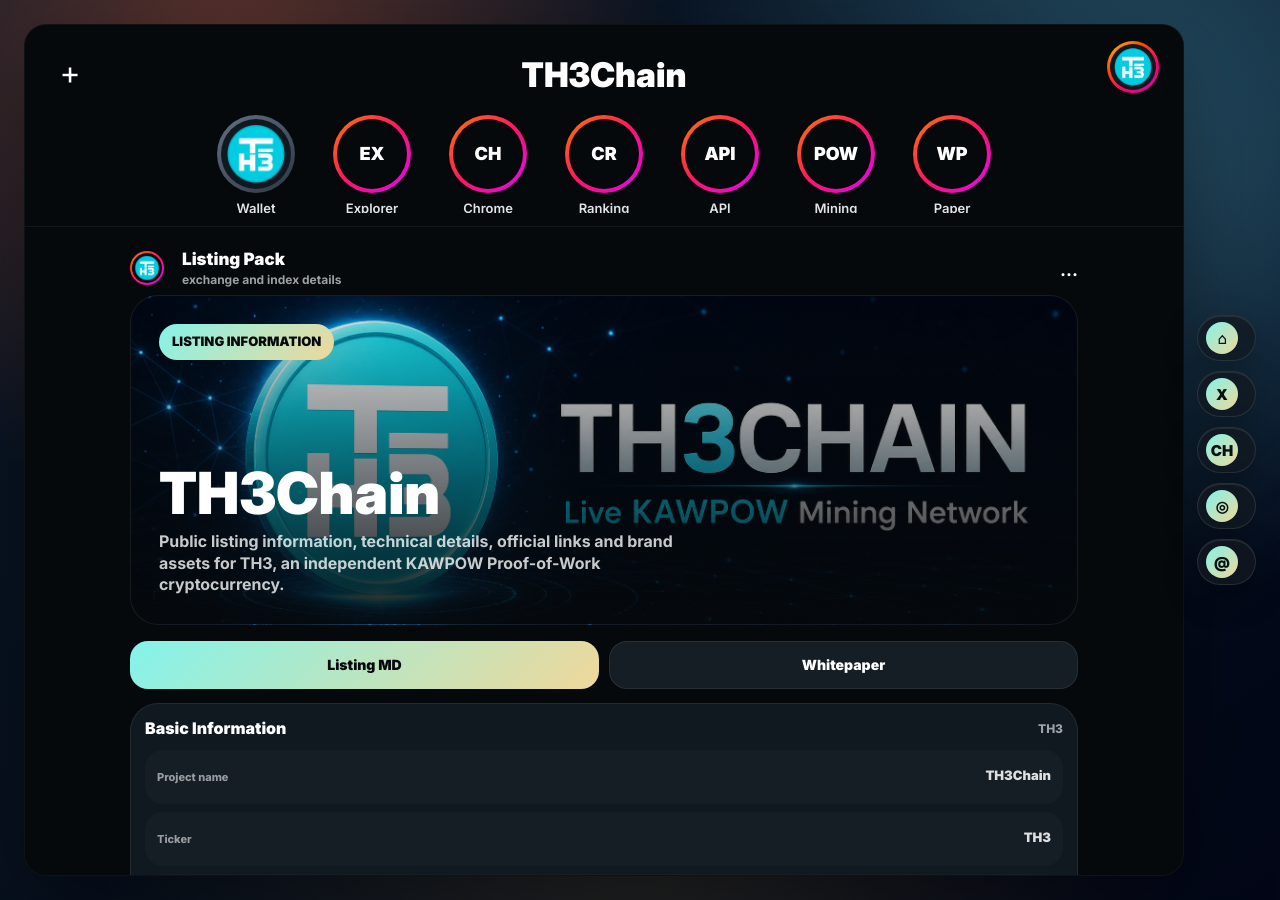
==== listing.html @ 5f9c044b "new ui main page" ====
<!DOCTYPE html>
<html lang="en">
<head>
<meta charset="UTF-8">
<meta name="viewport" content="width=device-width, initial-scale=1.0">
<meta name="theme-color" content="#05090c">
<title>TH3Chain Listing Information</title>
<link rel="icon" type="image/png" href="/favicon.png">
<link rel="apple-touch-icon" href="/apple-touch-icon.png">
<link rel="stylesheet" href="/assets/th3-shell.css">
<meta property="og:title" content="TH3Chain Listing Information">
<meta property="og:image" content="https://th3chain.cloud/assets/th3-logo.png">
<meta name="twitter:card" content="summary_large_image">
<meta name="twitter:title" content="TH3Chain Listing Information">
<meta name="twitter:image" content="https://th3chain.cloud/assets/th3-logo.png">
</head>
<body>
<main class="phone">
  <header class="topbar">
    <a class="top-action" href="https://github.com/TH3Chain" target="_blank" rel="noreferrer" aria-label="GitHub">+</a>
    <h1>TH3Chain</h1>
    <img class="brand-mark" src="/assets/th3-logo.png" alt="TH3Chain">
  </header>

  <nav class="stories" aria-label="TH3 navigation">
    <a class="story" href="https://wallet.th3chain.cloud/"><span class="story-ring"><img src="/assets/th3-logo.png" alt=""></span><strong>Wallet</strong></a>
    <a class="story" href="https://explorer.th3chain.cloud/"><span class="story-ring">EX</span><strong>Explorer</strong></a>
    <a class="story" href="https://chromewebstore.google.com/" target="_blank" rel="noreferrer"><span class="story-ring">CH</span><strong>Chrome</strong></a>
    <a class="story" href="https://coinranking.com/" target="_blank" rel="noreferrer"><span class="story-ring">CR</span><strong>Ranking</strong></a>
    <a class="story" href="https://api.th3chain.cloud/" target="_blank" rel="noreferrer"><span class="story-ring">API</span><strong>API</strong></a>
    <a class="story" href="https://pool.th3chain.cloud/" target="_blank" rel="noreferrer"><span class="story-ring">POW</span><strong>Mining</strong></a>
    <a class="story" href="/whitepaper.html"><span class="story-ring">WP</span><strong>Paper</strong></a>
  </nav>

  <section class="feed">
    <div class="post-head">
      <img class="avatar" src="/assets/th3-logo.png" alt="">
      <div><strong>Listing Pack</strong><span>exchange and index details</span></div>
      <div class="dots">...</div>
    </div>

    <section class="hero">
      <div class="hero-card">
        <span class="badge">LISTING INFORMATION</span>
        <div>
          <h2>TH3Chain</h2>
          <p>Public listing information, technical details, official links and brand assets for TH3, an independent KAWPOW Proof-of-Work cryptocurrency.</p>
        </div>
      </div>
    </section>

    <div class="actions">
      <a class="button primary" href="/brand/listing-info.md">Listing MD</a>
      <a class="button" href="/whitepaper.html">Whitepaper</a>
    </div>

    <section class="stack">
      <article class="card">
        <div class="card-inner">
          <div class="card-title"><strong>Basic Information</strong><span>TH3</span></div>
          <div class="rows">
            <div class="row"><span>Project name</span><strong>TH3Chain</strong></div>
            <div class="row"><span>Ticker</span><strong>TH3</strong></div>
            <div class="row"><span>Coin type</span><strong>Native coin</strong></div>
            <div class="row"><span>Chain type</span><strong>Independent PoW</strong></div>
            <div class="row"><span>Algorithm</span><strong>KAWPOW</strong></div>
            <div class="row"><span>Address prefix</span><strong>TH3</strong></div>
            <div class="row"><span>Block reward</span><strong>2137 TH3</strong></div>
            <div class="row"><span>Status</span><strong>Live</strong></div>
          </div>
        </div>
      </article>

      <div class="feature-grid">
        <article class="feature-card wide">
          <b>01</b>
          <div>
            <h3>Official Contact</h3>
            <p>Primary contact channels for listing, support, exchanges and public verification.</p>
          </div>
          <div class="mini-list">
            <span>contact@th3chain.cloud</span>
            <span>listing@th3chain.cloud</span>
            <span>support@th3chain.cloud</span>
          </div>
        </article>

        <article class="feature-card">
          <b>02</b>
          <div>
            <h3>Official Links</h3>
            <p>Website, wallet, explorer, mining pool, public API, GitHub, Telegram and X/Twitter are live.</p>
          </div>
          <div class="mini-list">
            <span>Website</span><span>Wallet</span><span>Explorer</span><span>Pool</span><span>GitHub</span>
          </div>
        </article>

        <article class="feature-card">
          <b>03</b>
          <div>
            <h3>Technical Details</h3>
            <p>TH3 uses KAWPOW with TH3 address prefixes, public mining and live pool payouts confirmed on-chain.</p>
          </div>
          <div class="mini-list">
            <span>stratum+tcp://pool.th3chain.cloud:3333</span>
            <span>Open mining</span>
            <span>Active payouts</span>
          </div>
        </article>

        <article class="feature-card">
          <b>04</b>
          <div>
            <h3>Genesis Hash</h3>
            <p class="code">000003b6945e94235f0cc6e81af307a09f4b7354df86cd58b5afde06fb3c1012</p>
          </div>
        </article>

        <article class="feature-card">
          <b>05</b>
          <div>
            <h3>Brand Assets</h3>
            <p>Logos, banners, social images and exchange documents are prepared for listing submissions.</p>
          </div>
          <div class="mini-list">
            <span>512 logo</span><span>256 logo</span><span>Banner</span><span>Social</span>
          </div>
        </article>

        <article class="feature-card">
          <b>06</b>
          <div>
            <h3>Documents</h3>
            <p>Public whitepaper, listing info, exchange listing and outreach documents are available.</p>
          </div>
          <div class="mini-list">
            <span>Whitepaper</span><span>Listing Info</span><span>Exchange Pack</span>
          </div>
        </article>
      </div>

      <article class="card">
        <div class="card-inner">
          <div class="card-title"><strong>Direct Links</strong><span>official</span></div>
          <div class="rows">
            <div class="row"><span>Website</span><a href="/">th3chain.cloud</a></div>
            <div class="row"><span>Wallet</span><a href="https://wallet.th3chain.cloud/">wallet.th3chain.cloud</a></div>
            <div class="row"><span>Explorer</span><a href="https://explorer.th3chain.cloud/">explorer.th3chain.cloud</a></div>
            <div class="row"><span>Mining pool</span><a href="https://pool.th3chain.cloud/">pool.th3chain.cloud</a></div>
            <div class="row"><span>API</span><a href="https://api.th3chain.cloud/">api.th3chain.cloud</a></div>
            <div class="row"><span>Telegram</span><a href="https://t.me/TH3ChainCloud">t.me/TH3ChainCloud</a></div>
            <div class="row"><span>X / Twitter</span><a href="https://x.com/TH3ChainCloud">x.com/TH3ChainCloud</a></div>
          </div>
        </div>
      </article>

      <footer class="powered-footer">
        <span>Powered by <strong>TH3Chain</strong></span>
        <div class="footer-links">
          <a href="/privacy.html">Privacy</a>
          <a href="/whitepaper.html">Whitepaper</a>
          <a href="/listing.html">Listing</a>
        </div>
      </footer>
    </section>
  </section>

  <nav class="dock" aria-label="Mobile navigation">
    <a href="/" aria-label="Home">⌂</a>
    <a href="https://wallet.th3chain.cloud/" aria-label="Wallet">▣</a>
    <a href="https://explorer.th3chain.cloud/" aria-label="Explorer">⌕</a>
    <a class="active" href="/listing.html" aria-label="Listing">≡</a>
    <a href="/whitepaper.html" aria-label="Whitepaper">◎</a>
  </nav>
</main>

<aside class="social-rail" aria-label="Social links">
  <a class="rail-link" href="/" aria-label="Main Page"><span>⌂</span><span class="rail-label">Main Page</span></a>
  <a class="rail-link" href="https://x.com/TH3ChainCloud" target="_blank" rel="noreferrer" aria-label="Twitter"><span>X</span><span class="rail-label">Twitter</span></a>
  <a class="rail-link" href="https://chromewebstore.google.com/" target="_blank" rel="noreferrer" aria-label="Chrome"><span>CH</span><span class="rail-label">Chrome</span></a>
  <a class="rail-link" href="https://t.me/TH3ChainCloud" target="_blank" rel="noreferrer" aria-label="Telegram"><span>◎</span><span class="rail-label">Telegram</span></a>
  <a class="rail-link" href="mailto:contact@th3chain.cloud" aria-label="Contact"><span>@</span><span class="rail-label">Contact</span></a>
</aside>
</body>
</html>
---- assets/th3-shell.css ----
@import url("https://fonts.googleapis.com/css2?family=Inter:wght@400;600;700;800;900&display=swap");

:root{
  color-scheme:dark;
  --page:#07111f;
  --phone:#05090c;
  --panel:#101820;
  --panel-2:#151d25;
  --line:rgba(255,255,255,.08);
  --line-strong:rgba(255,255,255,.18);
  --text:#f8fbff;
  --muted:rgba(248,251,255,.62);
  --soft:rgba(248,251,255,.42);
  --aqua:#84f3ea;
  --gold:#efd89a;
  --red:#ff6b82;
}

*{box-sizing:border-box}
html,body{
  margin:0;
  min-height:100%;
  background:var(--page);
  color:var(--text);
  font-family:Inter,-apple-system,BlinkMacSystemFont,"Segoe UI",sans-serif;
  letter-spacing:0;
}
body{
  min-height:100dvh;
  display:grid;
  place-items:center;
  overflow-x:hidden;
  overflow-y:auto;
  background:
    radial-gradient(circle at 18% 8%, rgba(255,107,53,.35), transparent 28rem),
    radial-gradient(circle at 88% 14%, rgba(103,215,255,.32), transparent 30rem),
    radial-gradient(circle at 50% 92%, rgba(255,209,102,.13), transparent 34rem),
    linear-gradient(145deg,#0a1829 0%,#07111f 48%,#020617 100%);
  -webkit-font-smoothing:antialiased;
  text-rendering:geometricPrecision;
}
body::before{
  content:"";
  position:fixed;
  inset:0;
  z-index:-2;
  pointer-events:none;
  background:
    linear-gradient(115deg,transparent 0 44%,rgba(255,107,53,.18) 44% 45%,transparent 45% 100%),
    linear-gradient(118deg,transparent 0 50%,rgba(255,209,102,.10) 50% 50.6%,transparent 50.6% 100%),
    linear-gradient(180deg,rgba(255,255,255,.055),transparent 42%);
  mask-image:linear-gradient(to bottom,rgba(0,0,0,.9),transparent 82%);
}
body::after{
  content:"";
  position:fixed;
  inset:0;
  z-index:-1;
  pointer-events:none;
  background-image:
    linear-gradient(rgba(255,255,255,.035) 1px,transparent 1px),
    linear-gradient(90deg,rgba(255,255,255,.03) 1px,transparent 1px);
  background-size:44px 44px;
  opacity:.22;
  mask-image:radial-gradient(circle at center,black,transparent 78%);
}
a{color:inherit;text-decoration:none}

.phone{
  position:relative;
  width:min(390px,100vw);
  height:min(844px,100dvh);
  display:flex;
  flex-direction:column;
  overflow:hidden;
  background:var(--phone);
  border:1px solid rgba(255,255,255,.04);
  border-radius:34px;
  box-shadow:0 30px 90px rgba(0,0,0,.42), inset 0 1px 0 rgba(255,255,255,.06);
}
.topbar{
  height:86px;
  min-height:86px;
  display:grid;
  grid-template-columns:48px 1fr 48px;
  align-items:end;
  gap:8px;
  padding:0 18px 15px;
  background:var(--phone);
}
.topbar h1{
  margin:0;
  color:#fff;
  font-size:29px;
  font-weight:900;
  line-height:1;
  text-align:center;
}
.top-action{
  width:42px;
  height:42px;
  display:grid;
  place-items:center;
  border-radius:16px;
  color:#fff;
  background:transparent;
  font-size:32px;
  font-weight:400;
}
.brand-mark{
  width:42px;
  height:42px;
  justify-self:end;
  padding:3px;
  border:3px solid transparent;
  border-radius:50%;
  background:
    linear-gradient(#101820,#101820) padding-box,
    linear-gradient(140deg,#ffcc00,#ff4b00 33%,#ff0069 65%,#d300c5) border-box;
}
.stories{
  height:122px;
  min-height:122px;
  display:flex;
  gap:18px;
  overflow-x:auto;
  overflow-y:hidden;
  padding:8px 16px 13px;
  border-bottom:1px solid rgba(255,255,255,.06);
  scrollbar-width:none;
}
.stories::-webkit-scrollbar,.feed::-webkit-scrollbar{display:none}
.story{
  width:76px;
  min-width:76px;
  display:grid;
  justify-items:center;
  align-content:start;
  gap:8px;
}
.story-ring{
  width:72px;
  height:72px;
  display:grid;
  place-items:center;
  border:4px solid transparent;
  border-radius:999px;
  color:#fff;
  background:
    linear-gradient(var(--phone),var(--phone)) padding-box,
    linear-gradient(135deg,#ff7b00,#ff185f 48%,#e600ff) border-box;
  font-size:18px;
  font-weight:900;
}
.story:first-child .story-ring{
  background:
    linear-gradient(#111820,#111820) padding-box,
    linear-gradient(140deg,#627083,#2d3745) border-box;
}
.story-ring img{width:58px;height:58px;object-fit:contain}
.story strong{
  width:86px;
  overflow:hidden;
  color:rgba(245,247,251,.92);
  font-size:13px;
  font-weight:600;
  text-align:center;
  text-overflow:ellipsis;
  white-space:nowrap;
}

.feed{
  flex:1 1 auto;
  min-height:0;
  overflow-x:hidden;
  overflow-y:auto;
  padding-bottom:94px;
  scrollbar-width:none;
}
.post-head{
  min-height:54px;
  display:grid;
  grid-template-columns:42px 1fr 34px;
  align-items:center;
  gap:10px;
  padding:0 16px;
}
.avatar{
  width:34px;
  height:34px;
  padding:2px;
  border:2px solid transparent;
  border-radius:999px;
  background:
    linear-gradient(var(--phone),var(--phone)) padding-box,
    linear-gradient(135deg,#ff7b00,#ff185f 48%,#e600ff) border-box;
}
.post-head strong{display:block;color:#fff;font-size:17px;font-weight:900}
.post-head span{display:block;margin-top:2px;color:var(--muted);font-size:12px;font-weight:700}
.dots{color:#fff;font-size:24px;line-height:1;text-align:right}
.hero{padding:0 16px 16px}
.hero-card{
  min-height:270px;
  display:flex;
  flex-direction:column;
  justify-content:space-between;
  overflow:hidden;
  padding:18px;
  border:1px solid var(--line);
  border-radius:22px;
  background:
    linear-gradient(180deg,rgba(5,9,12,.10),rgba(5,9,12,.90)),
    url("/brand/media/th3-banner.png") center/cover no-repeat;
}
.badge{
  width:max-content;
  max-width:100%;
  min-height:36px;
  display:inline-flex;
  align-items:center;
  padding:0 13px;
  border-radius:999px;
  color:#05090c;
  background:linear-gradient(135deg,var(--aqua),var(--gold));
  font-size:13px;
  font-weight:900;
}
.hero-card h2{margin:0;color:#fff;font-size:42px;line-height:.95;font-weight:900}
.hero-card p{max-width:520px;margin:10px 0 0;color:rgba(255,255,255,.78);font-size:14px;font-weight:700;line-height:1.35}
.actions{
  display:grid;
  grid-template-columns:1fr 1fr;
  gap:10px;
  padding:0 16px 14px;
}
.button{
  min-height:48px;
  display:flex;
  align-items:center;
  justify-content:center;
  padding:0 14px;
  border:1px solid var(--line);
  border-radius:18px;
  color:#fff;
  background:var(--panel-2);
  font-size:14px;
  font-weight:900;
}
.button.primary{color:#05090c;border:0;background:linear-gradient(135deg,var(--aqua),var(--gold))}
.stack{display:grid;gap:10px;padding:0 16px 16px}
.card,.feature-card{
  border:1px solid var(--line);
  border-radius:28px;
  background:var(--panel);
}
.card-inner{padding:14px}
.card-title{
  display:flex;
  align-items:center;
  justify-content:space-between;
  gap:12px;
  margin-bottom:12px;
}
.card-title strong{color:#fff;font-size:16px;font-weight:900}
.card-title span{color:var(--muted);font-size:12px;font-weight:800}
.rows{display:grid;gap:8px}
.row{
  min-height:54px;
  display:grid;
  grid-template-columns:minmax(0,1fr) minmax(0,165px);
  align-items:center;
  gap:10px;
  padding:10px 12px;
  border-radius:18px;
  background:var(--panel-2);
}
.row span{display:block;color:rgba(255,255,255,.56);font-size:11px;font-weight:800}
.row strong,.row a{
  display:block;
  max-width:100%;
  margin-top:0;
  overflow:hidden;
  color:rgba(255,255,255,.86);
  font-size:13px;
  font-weight:900;
  line-height:1.2;
  text-align:right;
  text-overflow:ellipsis;
  white-space:nowrap;
}
.row .code{font-family:ui-monospace,SFMono-Regular,Consolas,monospace;color:var(--aqua)}
.feature-grid{display:grid;gap:10px}
.feature-card{
  min-height:166px;
  display:flex;
  flex-direction:column;
  justify-content:space-between;
  gap:14px;
  padding:14px;
  background:var(--panel);
}
.feature-card.wide{min-height:150px}
.feature-card b{
  width:34px;
  height:34px;
  display:grid;
  place-items:center;
  border-radius:50%;
  color:#071013;
  background:linear-gradient(135deg,#84f3ea,#efd89a);
  font-size:12px;
  font-weight:950;
}
.feature-card h3{margin:0;color:#fff;font-size:20px;line-height:1.05;font-weight:900}
.feature-card p,.feature-card li{margin:8px 0 0;color:rgba(248,251,255,.62);font-size:13px;font-weight:650;line-height:1.42}
.feature-card ul{margin:0;padding-left:18px}
.intro-copy{
  margin:0;
  color:rgba(248,251,255,.66);
  font-size:14px;
  font-weight:650;
  line-height:1.5;
}
.mini-list{display:flex;flex-wrap:wrap;gap:6px}
.mini-list span{
  min-height:28px;
  display:inline-flex;
  align-items:center;
  padding:0 9px;
  border:1px solid rgba(255,255,255,.075);
  border-radius:999px;
  color:rgba(255,255,255,.72);
  background:#05090c;
  font-size:11px;
  font-weight:850;
}
.powered-footer{
  display:flex;
  align-items:center;
  justify-content:space-between;
  gap:12px;
  padding:14px 0 2px;
  margin-top:2px;
  border-top:1px solid rgba(255,255,255,.08);
  color:rgba(255,255,255,.52);
  font-size:12px;
  font-weight:800;
}
.footer-links{display:flex;gap:10px;flex-wrap:wrap;justify-content:flex-end}
.footer-links a{color:rgba(255,255,255,.72)}
.dock{
  position:absolute;
  left:50%;
  bottom:12px;
  z-index:5;
  width:calc(100% - 34px);
  height:72px;
  display:grid;
  grid-template-columns:repeat(5,1fr);
  align-items:center;
  padding:8px;
  border:1px solid rgba(255,255,255,.10);
  border-radius:999px;
  background:rgba(18,25,32,.78);
  box-shadow:0 18px 44px rgba(0,0,0,.42), inset 0 1px 0 rgba(255,255,255,.08);
  backdrop-filter:blur(18px) saturate(150%);
  transform:translateX(-50%);
}
.dock a{
  height:54px;
  display:grid;
  place-items:center;
  border-radius:999px;
  color:#fff;
  font-size:26px;
  font-weight:900;
}
.dock a.active{background:rgba(255,255,255,.18)}
.social-rail{display:none}

@media (min-width:900px){
  body{padding:24px 96px 24px 24px}
  .phone{
    width:min(1180px,100%);
    height:min(900px,calc(100dvh - 48px));
    border-radius:22px;
  }
  .topbar{
    height:84px;
    min-height:84px;
    grid-template-columns:64px 1fr 64px;
    padding:0 24px 16px;
  }
  .topbar h1{font-size:34px}
  .brand-mark{width:52px;height:52px}
  .stories{
    height:118px;
    min-height:118px;
    justify-content:center;
    gap:26px;
    padding-top:6px;
  }
  .story{width:90px;min-width:90px}
  .story-ring{width:78px;height:78px}
  .story-ring img{width:62px;height:62px}
  .feed{padding:14px 0 34px}
  .post-head,.hero,.actions,.stack{width:min(100%,980px);margin:0 auto}
  .hero-card{min-height:330px;padding:28px;border-radius:28px}
  .hero-card h2{font-size:58px}
  .hero-card p{font-size:16px}
  .feature-grid{grid-template-columns:repeat(12,1fr)}
  .feature-card:nth-child(1){grid-column:span 12}
  .feature-card:nth-child(2){grid-column:span 4}
  .feature-card:nth-child(3){grid-column:span 8}
  .feature-card:nth-child(4),.feature-card:nth-child(5){grid-column:span 6}
  .feature-card:nth-child(n+6){grid-column:span 4}
  .row{grid-template-columns:minmax(0,1fr) minmax(0,280px)}
  .dock{display:none}
  .social-rail{
    position:fixed;
    right:24px;
    top:50%;
    z-index:20;
    display:grid;
    gap:10px;
    transform:translateY(-50%);
  }
  .rail-link{
    width:max-content;
    max-width:190px;
    justify-self:end;
    min-height:46px;
    display:flex;
    align-items:center;
    justify-content:flex-end;
    gap:9px;
    padding:6px 8px;
    border:1px solid rgba(255,255,255,.10);
    border-radius:999px;
    color:#fff;
    background:rgba(18,25,32,.78);
    box-shadow:0 12px 34px rgba(0,0,0,.28), inset 0 1px 0 rgba(255,255,255,.08);
    backdrop-filter:blur(18px) saturate(150%);
  }
  .rail-link span:first-child{
    width:32px;
    height:32px;
    display:grid;
    place-items:center;
    flex:0 0 auto;
    border-radius:50%;
    color:#071013;
    background:linear-gradient(135deg,var(--aqua),var(--gold));
    font-size:15px;
    font-weight:950;
  }
  .rail-label{
    max-width:0;
    overflow:hidden;
    color:rgba(255,255,255,.84);
    font-size:13px;
    font-weight:900;
    white-space:nowrap;
    opacity:0;
    transition:max-width .18s ease,opacity .18s ease;
  }
  .rail-link:hover .rail-label,.rail-link:focus-visible .rail-label{max-width:130px;opacity:1}
}

@media (max-width:520px){
  .phone{border:0;border-radius:0}
  .topbar h1{font-size:28px}
  .hero-card h2{font-size:38px}
}
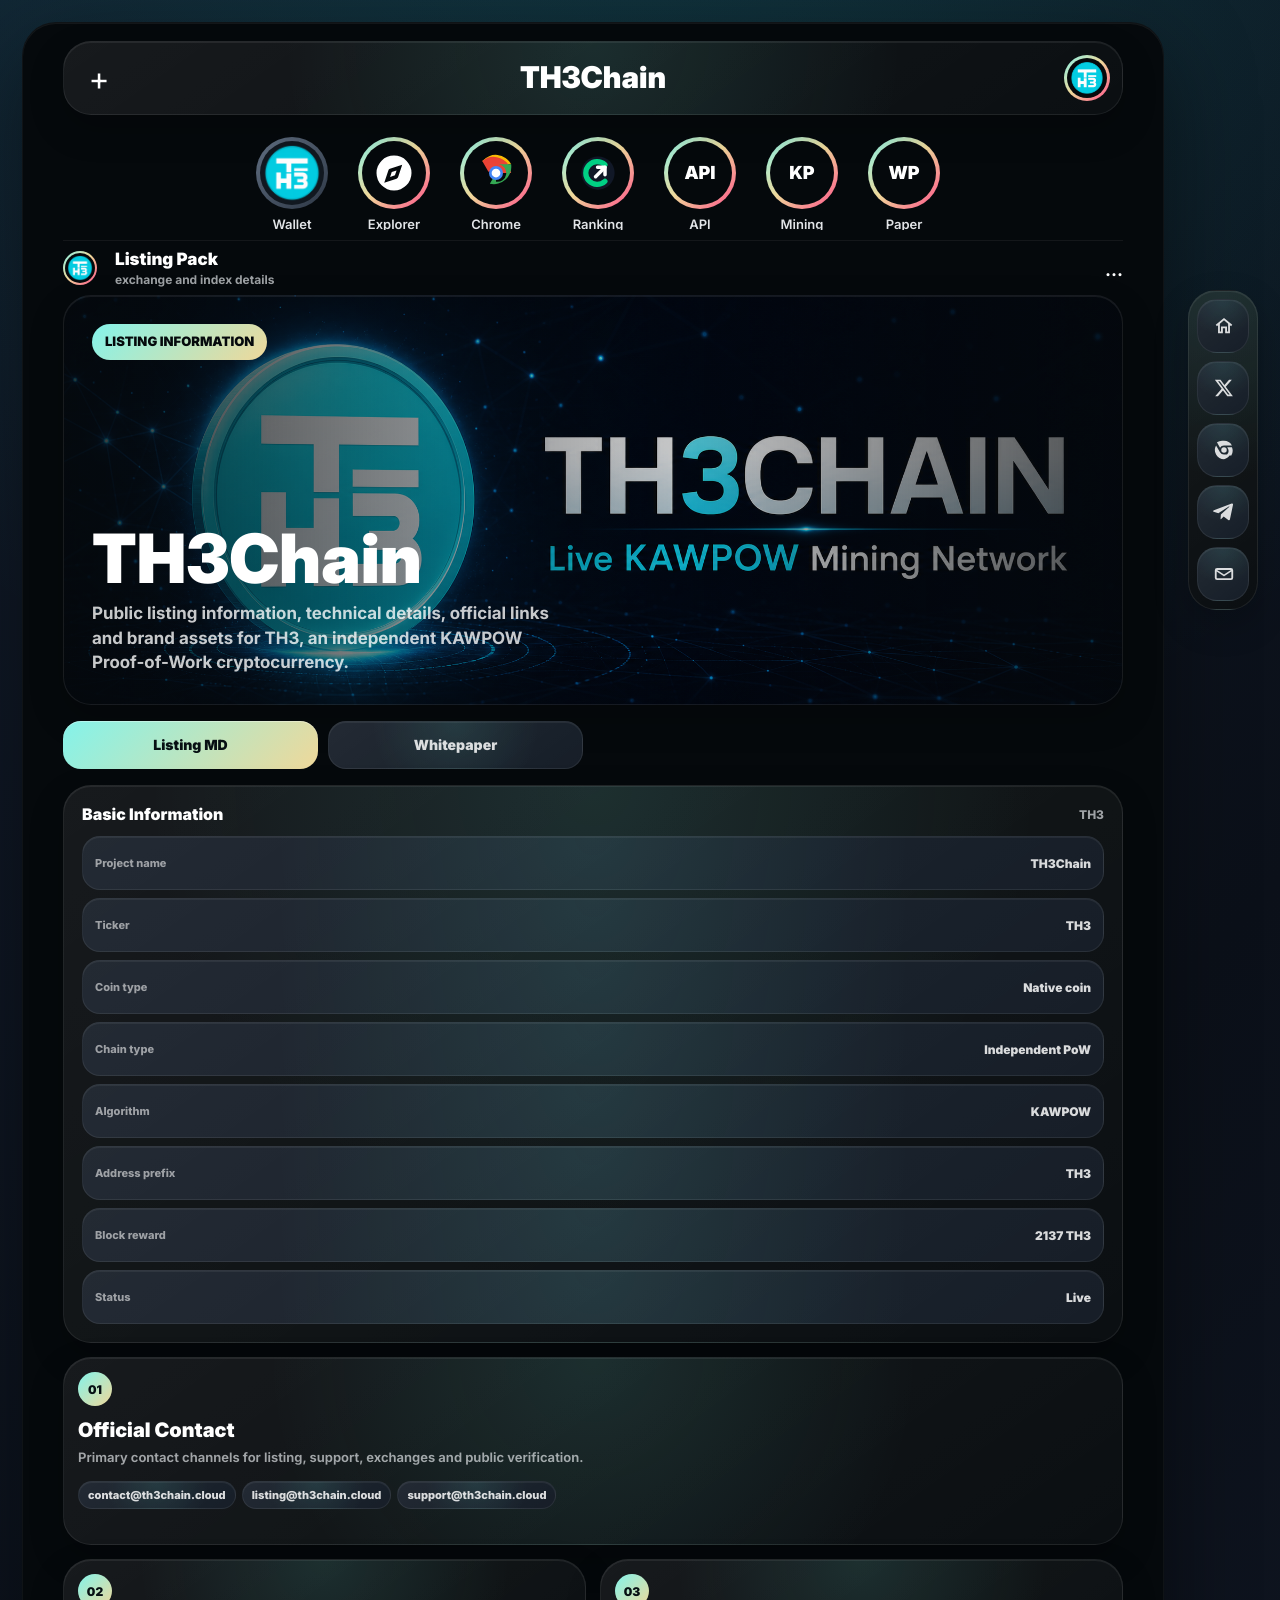
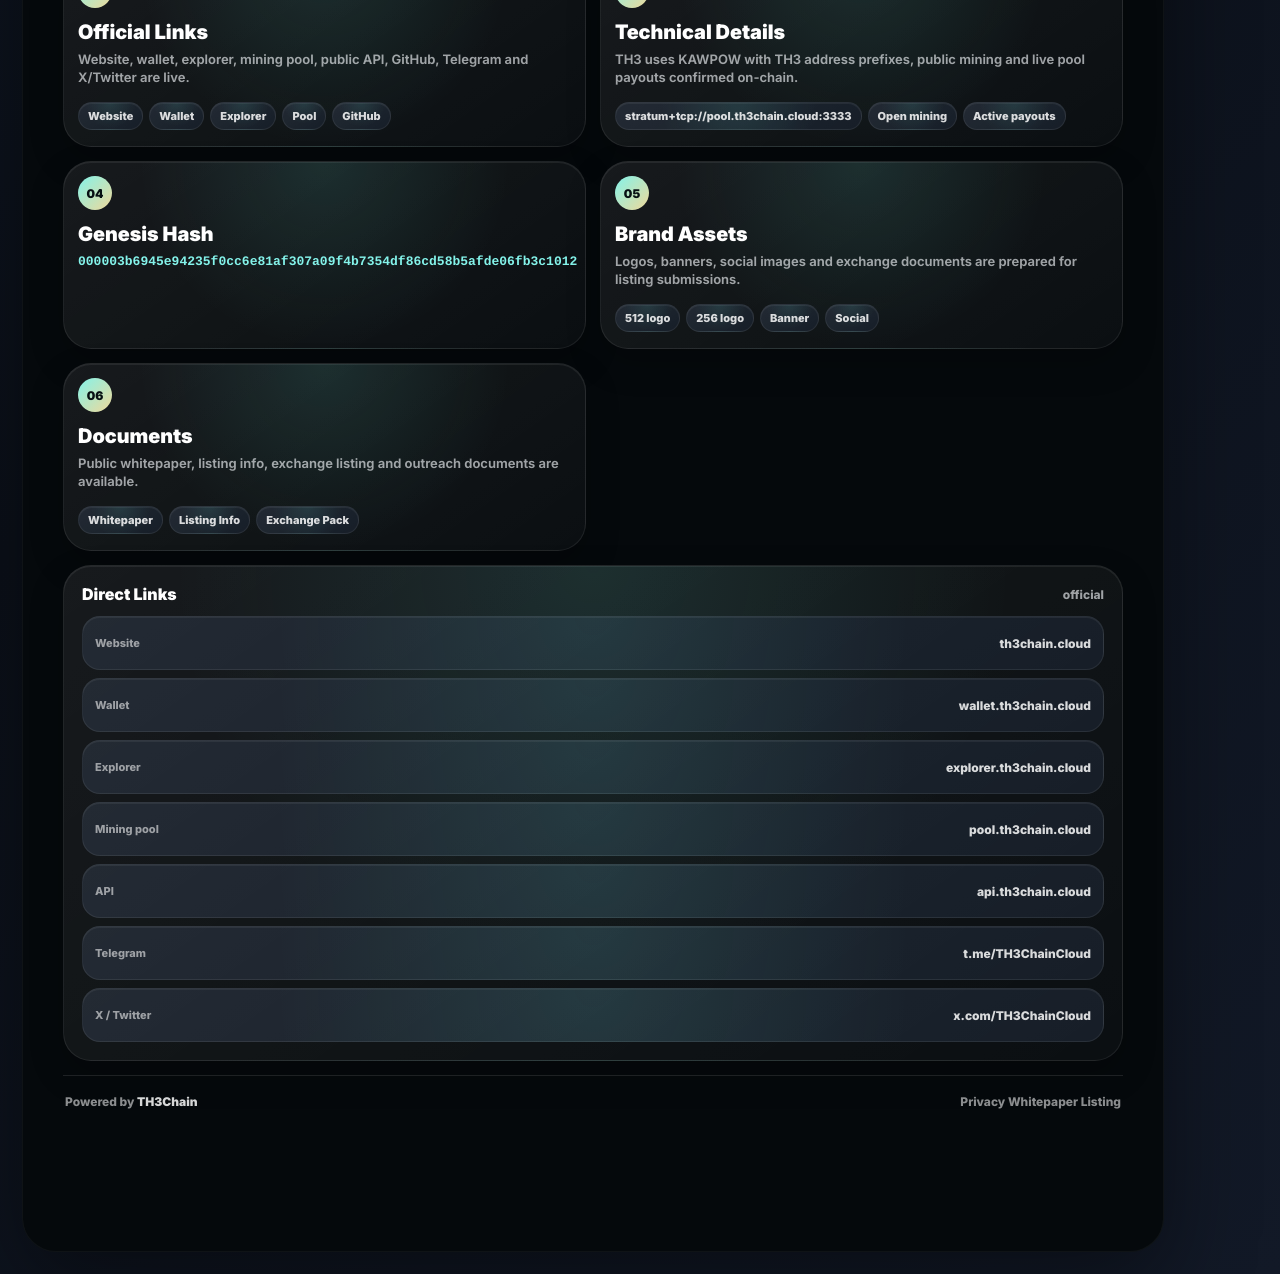
==== commit 7d53a26b: "Align" ====
--- a/listing.html
+++ b/listing.html
@@ -17,19 +17,59 @@
 <body>
 <main class="phone">
   <header class="topbar">
-    <a class="top-action" href="https://github.com/TH3Chain" target="_blank" rel="noreferrer" aria-label="GitHub">+</a>
+    <a class="top-action" href="https://github.com/mathyias/TH3Coin" target="_blank" rel="noreferrer" aria-label="TH3 source">+</a>
     <h1>TH3Chain</h1>
     <img class="brand-mark" src="/assets/th3-logo.png" alt="TH3Chain">
   </header>
 
-  <nav class="stories" aria-label="TH3 navigation">
-    <a class="story" href="https://wallet.th3chain.cloud/"><span class="story-ring"><img src="/assets/th3-logo.png" alt=""></span><strong>Wallet</strong></a>
-    <a class="story" href="https://explorer.th3chain.cloud/"><span class="story-ring">EX</span><strong>Explorer</strong></a>
-    <a class="story" href="https://chromewebstore.google.com/" target="_blank" rel="noreferrer"><span class="story-ring">CH</span><strong>Chrome</strong></a>
-    <a class="story" href="https://coinranking.com/" target="_blank" rel="noreferrer"><span class="story-ring">CR</span><strong>Ranking</strong></a>
-    <a class="story" href="https://api.th3chain.cloud/" target="_blank" rel="noreferrer"><span class="story-ring">API</span><strong>API</strong></a>
-    <a class="story" href="https://pool.th3chain.cloud/" target="_blank" rel="noreferrer"><span class="story-ring">POW</span><strong>Mining</strong></a>
-    <a class="story" href="/whitepaper.html"><span class="story-ring">WP</span><strong>Paper</strong></a>
+  <nav class="stories" aria-label="TH3 links">
+    <a class="story" href="https://wallet.th3chain.cloud">
+      <span class="story-ring"><img src="/assets/th3-logo.png" alt=""></span>
+      <strong>Wallet</strong>
+    </a>
+    <a class="story" href="https://explorer.th3chain.cloud">
+      <span class="story-ring">
+        <svg viewBox="0 0 24 24" aria-hidden="true">
+          <path fill="currentColor" d="M12 2a10 10 0 1 0 0 20 10 10 0 0 0 0-20Zm4.7 5.3-2.34 7.03a1.4 1.4 0 0 1-.9.9L6.43 17.57l2.34-7.03a1.4 1.4 0 0 1 .9-.9L16.7 7.3Zm-3.24 3.24-2.76.92-.92 2.76 2.76-.92.92-2.76Z"/>
+        </svg>
+      </span>
+      <strong>Explorer</strong>
+    </a>
+    <a class="story" href="https://chromewebstore.google.com/detail/th3-wallet/kngpfocihoddeicehgikkgjbpkfnpial" target="_blank" rel="noreferrer">
+      <span class="story-ring">
+        <svg viewBox="0 0 24 24" aria-hidden="true">
+          <path fill="#fbbc05" d="M12 12 4.15 5.2A10 10 0 0 1 20.66 7H12Z"/>
+          <path fill="#ea4335" d="M12 12h8.66A10 10 0 0 0 4.15 5.2l3.52 6.1A5 5 0 0 1 12 12Z"/>
+          <path fill="#34a853" d="M12 12 8.48 18.1A10 10 0 0 0 20.66 7H13.6A5 5 0 0 1 12 17Z"/>
+          <path fill="#4285f4" d="M12 16a4 4 0 1 0 0-8 4 4 0 0 0 0 8Z"/>
+          <path fill="#fff" d="M12 14.5a2.5 2.5 0 1 0 0-5 2.5 2.5 0 0 0 0 5Z"/>
+        </svg>
+      </span>
+      <strong>Chrome</strong>
+    </a>
+    <a class="story" href="https://coinranking.com/coin/jFx1j88Fo+th3chain-th3" target="_blank" rel="noreferrer">
+      <span class="story-ring">
+        <svg viewBox="0 0 48 48" aria-hidden="true">
+          <circle cx="24" cy="24" r="19" fill="#111827"/>
+          <path d="M31.9 14.5a13 13 0 1 0 0 19" fill="none" stroke="#00d084" stroke-width="6" stroke-linecap="round"/>
+          <path d="M23.5 17.5h8.5v8.5" fill="none" stroke="#fff" stroke-width="4" stroke-linecap="round" stroke-linejoin="round"/>
+          <path d="M32 17.5 21.2 28.3" fill="none" stroke="#fff" stroke-width="4" stroke-linecap="round"/>
+        </svg>
+      </span>
+      <strong>Ranking</strong>
+    </a>
+    <a class="story" href="https://api.th3chain.cloud/" target="_blank" rel="noreferrer">
+      <span class="story-ring">API</span>
+      <strong>API</strong>
+    </a>
+    <a class="story" href="https://pool.th3chain.cloud">
+      <span class="story-ring">KP</span>
+      <strong>Mining</strong>
+    </a>
+    <a class="story" href="/whitepaper.html">
+      <span class="story-ring">WP</span>
+      <strong>Paper</strong>
+    </a>
   </nav>
 
   <section class="feed">
@@ -166,21 +206,60 @@
     </section>
   </section>
 
-  <nav class="dock" aria-label="Mobile navigation">
-    <a href="/" aria-label="Home">⌂</a>
-    <a href="https://wallet.th3chain.cloud/" aria-label="Wallet">▣</a>
-    <a href="https://explorer.th3chain.cloud/" aria-label="Explorer">⌕</a>
-    <a class="active" href="/listing.html" aria-label="Listing">≡</a>
-    <a href="/whitepaper.html" aria-label="Whitepaper">◎</a>
+  <button class="menu-toggle" id="menuToggle" type="button" aria-expanded="false">Menu</button>
+  <nav class="dock nav-links" id="navLinks" aria-label="Main navigation">
+    <a class="active" href="/" aria-label="Home">⌂</a>
+    <a href="https://wallet.th3chain.cloud" aria-label="Wallet">▣</a>
+    <a href="https://explorer.th3chain.cloud" aria-label="Explorer">⌕</a>
+    <a href="https://pool.th3chain.cloud" aria-label="Mining">↯</a>
+    <a href="https://t.me/TH3ChainCloud" target="_blank" rel="noreferrer" aria-label="Telegram">◎</a>
   </nav>
-</main>
-
-<aside class="social-rail" aria-label="Social links">
-  <a class="rail-link" href="/" aria-label="Main Page"><span>⌂</span><span class="rail-label">Main Page</span></a>
-  <a class="rail-link" href="https://x.com/TH3ChainCloud" target="_blank" rel="noreferrer" aria-label="Twitter"><span>X</span><span class="rail-label">Twitter</span></a>
-  <a class="rail-link" href="https://chromewebstore.google.com/" target="_blank" rel="noreferrer" aria-label="Chrome"><span>CH</span><span class="rail-label">Chrome</span></a>
-  <a class="rail-link" href="https://t.me/TH3ChainCloud" target="_blank" rel="noreferrer" aria-label="Telegram"><span>◎</span><span class="rail-label">Telegram</span></a>
-  <a class="rail-link" href="mailto:contact@th3chain.cloud" aria-label="Contact"><span>@</span><span class="rail-label">Contact</span></a>
-</aside>
+
+  <aside class="social-rail" aria-label="TH3 social links">
+    <a class="rail-link" href="https://th3chain.cloud" target="_blank" rel="noreferrer" aria-label="Main page">
+      <span class="rail-icon" aria-hidden="true">
+        <svg viewBox="0 0 24 24" focusable="false">
+          <path d="M12 3.2 3 10.6l1.28 1.54L5.5 11.13V20h5.25v-5.5h2.5V20h5.25v-8.87l1.22 1.01L21 10.6 12 3.2Zm4.5 14.8h-1.25v-5.5h-6.5V18H7.5v-8.52L12 5.78l4.5 3.7V18Z"/>
+        </svg>
+      </span>
+      <span class="rail-label">Main Page</span>
+    </a>
+
+    <a class="rail-link" href="https://x.com/TH3ChainCloud" target="_blank" rel="noreferrer" aria-label="Twitter">
+      <span class="rail-icon" aria-hidden="true">
+        <svg viewBox="0 0 24 24" focusable="false">
+          <path d="M17.53 3h3.02l-6.6 7.55L21.7 21h-6.08l-4.76-6.22L5.42 21H2.38l7.06-8.07L2 3h6.23l4.3 5.69L17.53 3Zm-1.06 16.16h1.67L7.32 4.74H5.53l10.94 14.42Z"/>
+        </svg>
+      </span>
+      <span class="rail-label">Twitter</span>
+    </a>
+
+    <a class="rail-link" href="https://chromewebstore.google.com/detail/th3-wallet/kngpfocihoddeicehgikkgjbpkfnpial" target="_blank" rel="noreferrer" aria-label="Chrome">
+      <span class="rail-icon" aria-hidden="true">
+        <svg viewBox="0 0 24 24" focusable="false">
+          <path d="M12 2a10 10 0 0 1 8.66 5H12a5 5 0 0 0-4.33 2.5L4.3 3.66A9.96 9.96 0 0 1 12 2Zm0 20a10 10 0 0 1-8.66-15l4.33 7.5A5 5 0 0 0 12 17h6.74A9.98 9.98 0 0 1 12 22Zm8.66-13A10 10 0 0 1 20 18h-8a5 5 0 0 0 4.33-7.5L15.46 9h5.2ZM12 9a3 3 0 1 1 0 6 3 3 0 0 1 0-6Z"/>
+        </svg>
+      </span>
+      <span class="rail-label">Chrome</span>
+    </a>
+
+    <a class="rail-link" href="https://t.me/TH3ChainCloud" target="_blank" rel="noreferrer" aria-label="Telegram">
+      <span class="rail-icon" aria-hidden="true">
+        <svg viewBox="0 0 24 24" focusable="false">
+          <path d="M21.78 4.36 18.5 19.82c-.25 1.1-.9 1.36-1.82.85l-5.02-3.7-2.42 2.33c-.27.27-.5.5-1.03.5l.37-5.1 9.28-8.39c.4-.36-.09-.56-.62-.2L5.77 13.34.83 11.8c-1.07-.34-1.09-1.07.22-1.58L20.4 2.76c.9-.33 1.68.2 1.38 1.6Z"/>
+        </svg>
+      </span>
+      <span class="rail-label">Telegram</span>
+    </a>
+
+    <a class="rail-link" href="mailto:contact@th3chain.cloud" aria-label="Contact">
+      <span class="rail-icon" aria-hidden="true">
+        <svg viewBox="0 0 24 24" focusable="false">
+          <path d="M4.5 5.5h15A2.5 2.5 0 0 1 22 8v8a2.5 2.5 0 0 1-2.5 2.5h-15A2.5 2.5 0 0 1 2 16V8a2.5 2.5 0 0 1 2.5-2.5Zm0 2 7.5 5.05L19.5 7.5h-15Zm15 9A.5.5 0 0 0 20 16V9.28l-7.44 5.02a1 1 0 0 1-1.12 0L4 9.28V16a.5.5 0 0 0 .5.5h15Z"/>
+        </svg>
+      </span>
+      <span class="rail-label">Contact</span>
+    </a>
+  </aside>
 </body>
 </html>
--- a/assets/th3-shell.css
+++ b/assets/th3-shell.css
@@ -16,8 +16,12 @@
   --red:#ff6b82;
 }
 
-*{box-sizing:border-box}
-html,body{
+*{
+  box-sizing:border-box;
+}
+
+html,
+body{
   margin:0;
   min-height:100%;
   background:var(--page);
@@ -25,6 +29,7 @@
   font-family:Inter,-apple-system,BlinkMacSystemFont,"Segoe UI",sans-serif;
   letter-spacing:0;
 }
+
 body{
   min-height:100dvh;
   display:grid;
@@ -39,6 +44,7 @@
   -webkit-font-smoothing:antialiased;
   text-rendering:geometricPrecision;
 }
+
 body::before{
   content:"";
   position:fixed;
@@ -51,6 +57,7 @@
     linear-gradient(180deg,rgba(255,255,255,.055),transparent 42%);
   mask-image:linear-gradient(to bottom,rgba(0,0,0,.9),transparent 82%);
 }
+
 body::after{
   content:"";
   position:fixed;
@@ -64,7 +71,11 @@
   opacity:.22;
   mask-image:radial-gradient(circle at center,black,transparent 78%);
 }
-a{color:inherit;text-decoration:none}
+
+a{
+  color:inherit;
+  text-decoration:none;
+}
 
 .phone{
   position:relative;
@@ -78,6 +89,7 @@
   border-radius:34px;
   box-shadow:0 30px 90px rgba(0,0,0,.42), inset 0 1px 0 rgba(255,255,255,.06);
 }
+
 .topbar{
   height:86px;
   min-height:86px;
@@ -88,6 +100,7 @@
   padding:0 18px 15px;
   background:var(--phone);
 }
+
 .topbar h1{
   margin:0;
   color:#fff;
@@ -96,6 +109,7 @@
   line-height:1;
   text-align:center;
 }
+
 .top-action{
   width:42px;
   height:42px;
@@ -107,6 +121,7 @@
   font-size:32px;
   font-weight:400;
 }
+
 .brand-mark{
   width:42px;
   height:42px;
@@ -118,6 +133,7 @@
     linear-gradient(#101820,#101820) padding-box,
     linear-gradient(140deg,#ffcc00,#ff4b00 33%,#ff0069 65%,#d300c5) border-box;
 }
+
 .stories{
   height:122px;
   min-height:122px;
@@ -129,7 +145,11 @@
   border-bottom:1px solid rgba(255,255,255,.06);
   scrollbar-width:none;
 }
-.stories::-webkit-scrollbar,.feed::-webkit-scrollbar{display:none}
+
+.stories::-webkit-scrollbar{
+  display:none;
+}
+
 .story{
   width:76px;
   min-width:76px;
@@ -138,6 +158,7 @@
   align-content:start;
   gap:8px;
 }
+
 .story-ring{
   width:72px;
   height:72px;
@@ -152,12 +173,25 @@
   font-size:18px;
   font-weight:900;
 }
+
 .story:first-child .story-ring{
   background:
     linear-gradient(#111820,#111820) padding-box,
     linear-gradient(140deg,#627083,#2d3745) border-box;
 }
-.story-ring img{width:58px;height:58px;object-fit:contain}
+
+.story-ring img{
+  width:58px;
+  height:58px;
+  object-fit:contain;
+}
+
+.story-ring svg{
+  width:42px;
+  height:42px;
+  display:block;
+}
+
 .story strong{
   width:86px;
   overflow:hidden;
@@ -177,6 +211,11 @@
   padding-bottom:94px;
   scrollbar-width:none;
 }
+
+.feed::-webkit-scrollbar{
+  display:none;
+}
+
 .post-head{
   min-height:54px;
   display:grid;
@@ -185,6 +224,7 @@
   gap:10px;
   padding:0 16px;
 }
+
 .avatar{
   width:34px;
   height:34px;
@@ -195,12 +235,35 @@
     linear-gradient(var(--phone),var(--phone)) padding-box,
     linear-gradient(135deg,#ff7b00,#ff185f 48%,#e600ff) border-box;
 }
-.post-head strong{display:block;color:#fff;font-size:17px;font-weight:900}
-.post-head span{display:block;margin-top:2px;color:var(--muted);font-size:12px;font-weight:700}
-.dots{color:#fff;font-size:24px;line-height:1;text-align:right}
-.hero{padding:0 16px 16px}
+
+.post-head strong{
+  display:block;
+  color:#fff;
+  font-size:17px;
+  font-weight:900;
+}
+
+.post-head span{
+  display:block;
+  margin-top:2px;
+  color:var(--muted);
+  font-size:12px;
+  font-weight:700;
+}
+
+.dots{
+  color:#fff;
+  font-size:24px;
+  line-height:1;
+  text-align:right;
+}
+
+.hero{
+  padding:0 16px 16px;
+}
+
 .hero-card{
-  min-height:270px;
+  min-height:322px;
   display:flex;
   flex-direction:column;
   justify-content:space-between;
@@ -209,9 +272,10 @@
   border:1px solid var(--line);
   border-radius:22px;
   background:
-    linear-gradient(180deg,rgba(5,9,12,.10),rgba(5,9,12,.90)),
+    linear-gradient(180deg,rgba(5,9,12,.08),rgba(5,9,12,.86)),
     url("/brand/media/th3-banner.png") center/cover no-repeat;
 }
+
 .badge{
   width:max-content;
   max-width:100%;
@@ -225,14 +289,31 @@
   font-size:13px;
   font-weight:900;
 }
-.hero-card h2{margin:0;color:#fff;font-size:42px;line-height:.95;font-weight:900}
-.hero-card p{max-width:520px;margin:10px 0 0;color:rgba(255,255,255,.78);font-size:14px;font-weight:700;line-height:1.35}
+
+.hero-card h2{
+  margin:0;
+  color:#fff;
+  font-size:42px;
+  line-height:.95;
+  font-weight:900;
+}
+
+.hero-card p{
+  max-width:292px;
+  margin:10px 0 0;
+  color:rgba(255,255,255,.78);
+  font-size:14px;
+  font-weight:700;
+  line-height:1.35;
+}
+
 .actions{
   display:grid;
   grid-template-columns:1fr 1fr;
   gap:10px;
   padding:0 16px 14px;
 }
+
 .button{
   min-height:48px;
   display:flex;
@@ -246,14 +327,35 @@
   font-size:14px;
   font-weight:900;
 }
-.button.primary{color:#05090c;border:0;background:linear-gradient(135deg,var(--aqua),var(--gold))}
-.stack{display:grid;gap:10px;padding:0 16px 16px}
-.card,.feature-card{
+
+.button.primary{
+  color:#05090c;
+  border:0;
+  background:linear-gradient(135deg,var(--aqua),var(--gold));
+}
+
+.stack{
+  display:grid;
+  gap:10px;
+  padding:0 16px 16px;
+}
+
+.feature-grid{
+  display:grid;
+  gap:10px;
+}
+
+.card,
+.feature-card{
   border:1px solid var(--line);
   border-radius:28px;
   background:var(--panel);
 }
-.card-inner{padding:14px}
+
+.card-inner{
+  padding:14px;
+}
+
 .card-title{
   display:flex;
   align-items:center;
@@ -261,45 +363,86 @@
   gap:12px;
   margin-bottom:12px;
 }
-.card-title strong{color:#fff;font-size:16px;font-weight:900}
-.card-title span{color:var(--muted);font-size:12px;font-weight:800}
-.rows{display:grid;gap:8px}
-.row{
-  min-height:54px;
-  display:grid;
-  grid-template-columns:minmax(0,1fr) minmax(0,165px);
-  align-items:center;
-  gap:10px;
-  padding:10px 12px;
+
+.card-title strong{
+  color:#fff;
+  font-size:16px;
+  font-weight:900;
+}
+
+.card-title span{
+  color:var(--muted);
+  font-size:12px;
+  font-weight:800;
+}
+
+.live-grid{
+  display:grid;
+  grid-template-columns:1fr 1fr;
+  gap:8px;
+}
+
+.stat{
+  min-width:0;
+  min-height:76px;
+  padding:12px;
   border-radius:18px;
   background:var(--panel-2);
 }
-.row span{display:block;color:rgba(255,255,255,.56);font-size:11px;font-weight:800}
-.row strong,.row a{
+
+.stat span,
+.row span{
+  display:block;
+  color:rgba(255,255,255,.56);
+  font-size:11px;
+  font-weight:800;
+}
+
+.stat strong,
+.row strong{
   display:block;
   max-width:100%;
-  margin-top:0;
+  margin-top:6px;
   overflow:hidden;
-  color:rgba(255,255,255,.86);
-  font-size:13px;
-  font-weight:900;
-  line-height:1.2;
-  text-align:right;
+  color:#fff;
+  font-size:18px;
+  font-weight:900;
+  line-height:1.1;
   text-overflow:ellipsis;
   white-space:nowrap;
 }
-.row .code{font-family:ui-monospace,SFMono-Regular,Consolas,monospace;color:var(--aqua)}
-.feature-grid{display:grid;gap:10px}
+
+.live-value{
+  color:#fff;
+  font-size:18px;
+}
+
+.status-online{
+  color:var(--aqua);
+}
+
+.status-warn{
+  color:var(--gold);
+}
+
+.status-offline{
+  color:var(--red);
+}
+
+.rows{
+  display:grid;
+  gap:8px;
+}
+
 .feature-card{
-  min-height:166px;
+  min-height:188px;
   display:flex;
   flex-direction:column;
-  justify-content:space-between;
+  justify-content:flex-start;
   gap:14px;
   padding:14px;
-  background:var(--panel);
-}
-.feature-card.wide{min-height:150px}
+}
+
 .feature-card b{
   width:34px;
   height:34px;
@@ -311,17 +454,38 @@
   font-size:12px;
   font-weight:950;
 }
-.feature-card h3{margin:0;color:#fff;font-size:20px;line-height:1.05;font-weight:900}
-.feature-card p,.feature-card li{margin:8px 0 0;color:rgba(248,251,255,.62);font-size:13px;font-weight:650;line-height:1.42}
-.feature-card ul{margin:0;padding-left:18px}
-.intro-copy{
+
+.feature-card h3{
   margin:0;
-  color:rgba(248,251,255,.66);
-  font-size:14px;
+  color:#fff;
+  font-size:20px;
+  line-height:1.05;
+  font-weight:900;
+}
+
+.feature-card p{
+  margin:8px 0 0;
+  color:rgba(248,251,255,.62);
+  font-size:13px;
   font-weight:650;
-  line-height:1.5;
-}
-.mini-list{display:flex;flex-wrap:wrap;gap:6px}
+  line-height:1.42;
+}
+
+.feature-card ul{
+  margin:8px 0 0;
+  padding-left:18px;
+  color:rgba(248,251,255,.78);
+  font-size:13px;
+  font-weight:650;
+  line-height:1.42;
+}
+
+.feature-card .mini-list{
+  display:flex;
+  flex-wrap:wrap;
+  gap:6px;
+}
+
 .mini-list span{
   min-height:28px;
   display:inline-flex;
@@ -334,141 +498,481 @@
   font-size:11px;
   font-weight:850;
 }
+
+.row{
+  min-height:54px;
+  display:grid;
+  grid-template-columns:minmax(88px,.8fr) minmax(0,1.2fr);
+  align-items:center;
+  gap:10px;
+  padding:10px 12px;
+  border-radius:18px;
+  background:var(--panel-2);
+}
+
+.row strong{
+  margin-top:0;
+  min-width:0;
+  overflow-wrap:anywhere;
+  color:rgba(255,255,255,.84);
+  font-size:12px;
+  line-height:1.25;
+  text-align:right;
+  white-space:normal;
+}
+
+.row a{
+  min-width:0;
+  overflow-wrap:anywhere;
+  color:rgba(255,255,255,.84);
+  font-size:12px;
+  font-weight:850;
+  line-height:1.25;
+  text-align:right;
+}
+
+.code{
+  color:var(--aqua) !important;
+  font-family:ui-monospace,SFMono-Regular,Menlo,Consolas,monospace;
+}
+
 .powered-footer{
   display:flex;
   align-items:center;
   justify-content:space-between;
-  gap:12px;
-  padding:14px 0 2px;
-  margin-top:2px;
-  border-top:1px solid rgba(255,255,255,.08);
-  color:rgba(255,255,255,.52);
+  gap:14px;
+  padding:18px 2px 4px;
+  border-top:1px solid rgba(255,255,255,.10);
+  color:rgba(255,255,255,.54);
   font-size:12px;
   font-weight:800;
 }
-.footer-links{display:flex;gap:10px;flex-wrap:wrap;justify-content:flex-end}
-.footer-links a{color:rgba(255,255,255,.72)}
+
+.powered-footer strong{
+  color:rgba(255,255,255,.84);
+  font-weight:900;
+}
+
+.powered-footer span{
+  overflow:hidden;
+  text-overflow:ellipsis;
+  white-space:nowrap;
+}
+
 .dock{
   position:absolute;
   left:50%;
-  bottom:12px;
-  z-index:5;
-  width:calc(100% - 34px);
-  height:72px;
-  display:grid;
-  grid-template-columns:repeat(5,1fr);
-  align-items:center;
+  bottom:18px;
+  z-index:20;
+  width:calc(100% - 38px);
+  min-height:70px;
+  transform:translateX(-50%);
+  display:grid;
+  grid-template-columns:repeat(5,minmax(0,1fr));
+  gap:8px;
   padding:8px;
-  border:1px solid rgba(255,255,255,.10);
-  border-radius:999px;
-  background:rgba(18,25,32,.78);
-  box-shadow:0 18px 44px rgba(0,0,0,.42), inset 0 1px 0 rgba(255,255,255,.08);
-  backdrop-filter:blur(18px) saturate(150%);
-  transform:translateX(-50%);
-}
+  border:1px solid var(--line-strong);
+  border-radius:28px;
+  background:rgba(14,20,24,.88);
+  box-shadow:0 24px 64px rgba(0,0,0,.36), inset 0 1px 0 rgba(255,255,255,.18);
+  backdrop-filter:blur(28px) saturate(170%);
+  -webkit-backdrop-filter:blur(28px) saturate(170%);
+}
+
 .dock a{
-  height:54px;
+  min-width:0;
+  min-height:52px;
   display:grid;
   place-items:center;
-  border-radius:999px;
-  color:#fff;
-  font-size:26px;
-  font-weight:900;
-}
-.dock a.active{background:rgba(255,255,255,.18)}
-.social-rail{display:none}
+  border-radius:20px;
+  color:rgba(255,255,255,.72);
+  font-size:22px;
+  font-weight:900;
+}
+
+.dock a.active{
+  color:#061113;
+  background:linear-gradient(145deg,rgba(255,255,255,.96),rgba(126,232,220,.90) 58%,rgba(255,213,148,.88));
+}
+
+.social-rail{
+  display:none;
+}
+
+.rail-link svg{
+  width:22px;
+  height:22px;
+  display:block;
+  fill:currentColor;
+}
+
+.rail-label{
+  display:none;
+}
+
+.menu-toggle{
+  display:none;
+}
 
 @media (min-width:900px){
-  body{padding:24px 96px 24px 24px}
+  body{
+    --desktop-pad:22px;
+    --rail-width:70px;
+    --rail-gap:24px;
+    --desktop-shell:calc(1180px + var(--rail-gap) + var(--rail-width));
+    --rail-right:max(var(--desktop-pad),calc((100vw - var(--desktop-shell)) / 2));
+    display:block;
+    min-height:100dvh;
+    padding:22px 0;
+    overflow-y:auto;
+    background:
+      radial-gradient(circle at 50% -10%, rgba(22,234,222,.16), transparent 34%),
+      linear-gradient(135deg,#111b2a 0%,#0b1019 52%,#121927 100%);
+  }
+
   .phone{
-    width:min(1180px,100%);
-    height:min(900px,calc(100dvh - 48px));
-    border-radius:22px;
-  }
+    width:min(1180px,calc(100vw - var(--rail-right) - var(--rail-right) - var(--rail-width) - var(--rail-gap)));
+    min-height:calc(100dvh - 44px);
+    height:auto;
+    margin-left:auto;
+    margin-right:calc(var(--rail-right) + var(--rail-width) + var(--rail-gap));
+    border-radius:34px;
+    background:#05090c;
+    border:1px solid rgba(255,255,255,.04);
+    box-shadow:0 30px 90px rgba(0,0,0,.42), inset 0 1px 0 rgba(255,255,255,.06);
+  }
+
   .topbar{
-    height:84px;
-    min-height:84px;
-    grid-template-columns:64px 1fr 64px;
-    padding:0 24px 16px;
-  }
-  .topbar h1{font-size:34px}
-  .brand-mark{width:52px;height:52px}
+    width:min(1060px,calc(100% - 40px));
+    height:74px;
+    min-height:74px;
+    margin:18px auto 0;
+    grid-template-columns:54px 1fr 54px;
+    align-items:center;
+    padding:8px 12px;
+    border:1px solid var(--line-strong);
+    border-radius:28px;
+    background:rgba(15,23,31,.88);
+    box-shadow:0 24px 64px rgba(0,0,0,.30), inset 0 1px 0 rgba(255,255,255,.16);
+    backdrop-filter:blur(28px) saturate(170%);
+    -webkit-backdrop-filter:blur(28px) saturate(170%);
+  }
+
+  .topbar h1{
+    font-size:30px;
+  }
+
+  .top-action,
+  .brand-mark{
+    width:46px;
+    height:46px;
+    border-radius:50%;
+  }
+
   .stories{
-    height:118px;
-    min-height:118px;
+    width:min(1060px,calc(100% - 40px));
+    height:112px;
+    min-height:112px;
+    margin:14px auto 0;
     justify-content:center;
     gap:26px;
-    padding-top:6px;
-  }
-  .story{width:90px;min-width:90px}
-  .story-ring{width:78px;height:78px}
-  .story-ring img{width:62px;height:62px}
-  .feed{padding:14px 0 34px}
-  .post-head,.hero,.actions,.stack{width:min(100%,980px);margin:0 auto}
-  .hero-card{min-height:330px;padding:28px;border-radius:28px}
-  .hero-card h2{font-size:58px}
-  .hero-card p{font-size:16px}
-  .feature-grid{grid-template-columns:repeat(12,1fr)}
-  .feature-card:nth-child(1){grid-column:span 12}
-  .feature-card:nth-child(2){grid-column:span 4}
-  .feature-card:nth-child(3){grid-column:span 8}
-  .feature-card:nth-child(4),.feature-card:nth-child(5){grid-column:span 6}
-  .feature-card:nth-child(n+6){grid-column:span 4}
-  .row{grid-template-columns:minmax(0,1fr) minmax(0,280px)}
-  .dock{display:none}
+    padding:8px 0 10px;
+    overflow:visible;
+  }
+
+  .feed{
+    width:min(1060px,calc(100% - 40px));
+    margin:0 auto;
+    padding-bottom:110px;
+    overflow:visible;
+  }
+
+  .post-head{
+    padding:0;
+  }
+
+  .hero{
+    padding:0 0 16px;
+  }
+
+  .hero-card{
+    min-height:410px;
+    padding:28px;
+    border-radius:28px;
+    background:
+      linear-gradient(90deg,rgba(5,9,12,.82),rgba(5,9,12,.22) 58%,rgba(5,9,12,.72)),
+      url("/brand/media/th3-banner.png") center/cover no-repeat;
+  }
+
+  .hero-card h2{
+    font-size:68px;
+  }
+
+  .hero-card p{
+    max-width:480px;
+    font-size:17px;
+    line-height:1.45;
+  }
+
+  .actions{
+    width:520px;
+    max-width:100%;
+    padding:0 0 16px;
+  }
+
+  .stack{
+    grid-template-columns:repeat(12,minmax(0,1fr));
+    gap:14px;
+    padding:0 0 28px;
+  }
+
+  .feature-grid{
+    grid-column:1 / -1;
+    grid-template-columns:repeat(12,minmax(0,1fr));
+    gap:14px;
+  }
+
+  .stack > .card,
+  .stack > .feature-card,
+  .feature-grid > .feature-card{
+    grid-column:span 6;
+  }
+
+  .stack > .card:not(.third):not(.two-third):not(.half){
+    grid-column:1 / -1;
+  }
+
+  .feature-grid > .feature-card.wide{
+    grid-column:1 / -1;
+  }
+
+  .card{
+    border-radius:28px;
+  }
+
+  .card-inner{
+    padding:18px;
+  }
+
+  .live-grid{
+    grid-template-columns:repeat(4,minmax(0,1fr));
+  }
+
+  .stat{
+    min-height:94px;
+  }
+
+  .stack .card:first-child{
+    grid-column:1 / -1;
+  }
+
+  .powered-footer{
+    grid-column:1 / -1;
+  }
+
+  .card.full,
+  .feature-card.full{
+    grid-column:1 / -1;
+  }
+
+  .card.third,
+  .feature-card.third{
+    grid-column:span 4;
+  }
+
+  .card.two-third,
+  .feature-card.two-third{
+    grid-column:span 8;
+  }
+
+  .card.half,
+  .feature-card.half{
+    grid-column:span 6;
+  }
+
+  .dock{
+    display:none;
+  }
+
   .social-rail{
     position:fixed;
-    right:24px;
     top:50%;
+    right:var(--rail-right);
+    bottom:auto;
+    left:auto;
+    width:var(--rail-width);
+    min-height:0;
+    transform:translateY(-50%);
     z-index:20;
     display:grid;
-    gap:10px;
-    transform:translateY(-50%);
-  }
-  .rail-link{
-    width:max-content;
-    max-width:190px;
-    justify-self:end;
-    min-height:46px;
+    grid-template-columns:1fr;
+    gap:8px;
+    padding:8px;
+    border:1px solid var(--line-strong);
+    border-radius:28px;
+    background:rgba(14,20,24,.88);
+    box-shadow:0 24px 64px rgba(0,0,0,.36), inset 0 1px 0 rgba(255,255,255,.18);
+    backdrop-filter:blur(28px) saturate(170%);
+    -webkit-backdrop-filter:blur(28px) saturate(170%);
+  }
+
+  .social-rail .rail-link{
+    width:52px;
+    min-height:52px;
     display:flex;
     align-items:center;
-    justify-content:flex-end;
-    gap:9px;
-    padding:6px 8px;
-    border:1px solid rgba(255,255,255,.10);
-    border-radius:999px;
+    justify-content:flex-start;
+    gap:10px;
+    overflow:hidden;
+    border-radius:20px;
+    color:rgba(255,255,255,.72);
+    transition:width .18s ease, background .18s ease, color .18s ease, padding .18s ease;
+  }
+
+  .social-rail .rail-link:hover{
+    width:148px;
+    padding-right:14px;
     color:#fff;
-    background:rgba(18,25,32,.78);
-    box-shadow:0 12px 34px rgba(0,0,0,.28), inset 0 1px 0 rgba(255,255,255,.08);
-    backdrop-filter:blur(18px) saturate(150%);
-  }
-  .rail-link span:first-child{
-    width:32px;
-    height:32px;
+    background:rgba(255,255,255,.08);
+  }
+
+  .rail-icon{
+    width:52px;
+    height:52px;
+    flex:0 0 52px;
     display:grid;
     place-items:center;
-    flex:0 0 auto;
-    border-radius:50%;
-    color:#071013;
-    background:linear-gradient(135deg,var(--aqua),var(--gold));
-    font-size:15px;
-    font-weight:950;
-  }
+  }
+
   .rail-label{
-    max-width:0;
-    overflow:hidden;
-    color:rgba(255,255,255,.84);
+    display:block;
+    color:#fff;
     font-size:13px;
     font-weight:900;
     white-space:nowrap;
-    opacity:0;
-    transition:max-width .18s ease,opacity .18s ease;
-  }
-  .rail-link:hover .rail-label,.rail-link:focus-visible .rail-label{max-width:130px;opacity:1}
-}
-
-@media (max-width:520px){
-  .phone{border:0;border-radius:0}
-  .topbar h1{font-size:28px}
-  .hero-card h2{font-size:38px}
-}
+  }
+}
+
+@media (max-width:420px){
+  .phone{
+    border-radius:0;
+  }
+
+  .hero-card{
+    min-height:312px;
+  }
+}
+
+/* FINAL WALLET COLOR MATCH */
+body{
+  background:
+    radial-gradient(circle at 50% -10%, rgba(22,234,222,.16), transparent 34%),
+    linear-gradient(135deg,#111b2a 0%,#0b1019 52%,#121927 100%);
+}
+
+body::before{
+  background:
+    linear-gradient(115deg,transparent 0 44%,rgba(255,107,53,.10) 44% 45%,transparent 45% 100%),
+    linear-gradient(118deg,transparent 0 50%,rgba(255,209,102,.06) 50% 50.6%,transparent 50.6% 100%),
+    linear-gradient(180deg,rgba(255,255,255,.045),transparent 42%);
+}
+
+.phone{
+  background:#05090c;
+}
+
+.topbar,
+.stories,
+.feed{
+  background:#05090c;
+}
+
+.topbar,
+.card,
+.feature-card,
+.dock,
+.social-rail{
+  border-color:rgba(255,255,255,.08);
+  background:
+    radial-gradient(circle at 50% 0%, rgba(111,242,231,.11), transparent 58%),
+    linear-gradient(145deg, rgba(255,255,255,.07), rgba(255,255,255,.025)),
+    #05090c;
+  box-shadow:
+    inset 0 1px 0 rgba(255,255,255,.07),
+    0 14px 34px rgba(0,0,0,.22);
+}
+
+.stat,
+.row,
+.mini-list span,
+.button,
+.social-rail .rail-link{
+  color:rgba(255,255,255,.84);
+  border:1px solid rgba(255,255,255,.075);
+  background:
+    radial-gradient(circle at 50% 0%, rgba(111,242,231,.10), transparent 62%),
+    linear-gradient(145deg, rgba(255,255,255,.075), rgba(255,255,255,.025)),
+    #111923;
+  box-shadow:inset 0 1px 0 rgba(255,255,255,.06);
+}
+
+.button.primary,
+.dock a.active,
+.dock a.active{
+  color:#071013;
+  background:linear-gradient(135deg,#84f3ea,#efd89a);
+  box-shadow:inset 0 1px 0 rgba(255,255,255,.35);
+}
+
+.story-ring,
+.avatar{
+  background:
+    linear-gradient(#05090c,#05090c) padding-box,
+    linear-gradient(135deg,#84f3ea 0%,#efd89a 48%,#ff4f8a 100%) border-box;
+}
+
+.brand-mark{
+  background:
+    linear-gradient(#05090c,#05090c) padding-box,
+    linear-gradient(135deg,#84f3ea 0%,#efd89a 48%,#ff4f8a 100%) border-box;
+}
+
+.stories{
+  border-bottom-color:rgba(255,255,255,.06);
+}
+
+.hero-card{
+  border-color:rgba(255,255,255,.08);
+  box-shadow:
+    inset 0 1px 0 rgba(255,255,255,.07),
+    0 14px 34px rgba(0,0,0,.22);
+}
+
+@media (min-width:900px){
+  body{
+    background:
+      radial-gradient(circle at 50% -10%, rgba(22,234,222,.16), transparent 34%),
+      linear-gradient(135deg,#111b2a 0%,#0b1019 52%,#121927 100%);
+  }
+
+  .topbar,
+  .social-rail{
+    border-color:rgba(255,255,255,.08);
+    background:
+      radial-gradient(circle at 50% 0%, rgba(111,242,231,.11), transparent 58%),
+      linear-gradient(145deg, rgba(255,255,255,.07), rgba(255,255,255,.025)),
+      #05090c;
+    box-shadow:
+      inset 0 1px 0 rgba(255,255,255,.07),
+      0 14px 34px rgba(0,0,0,.22);
+  }
+
+  .social-rail .rail-link:hover{
+    color:#071013;
+    background:linear-gradient(135deg,#84f3ea,#efd89a);
+  }
+
+  .social-rail .rail-link:hover .rail-label{
+    color:#071013;
+  }
+}
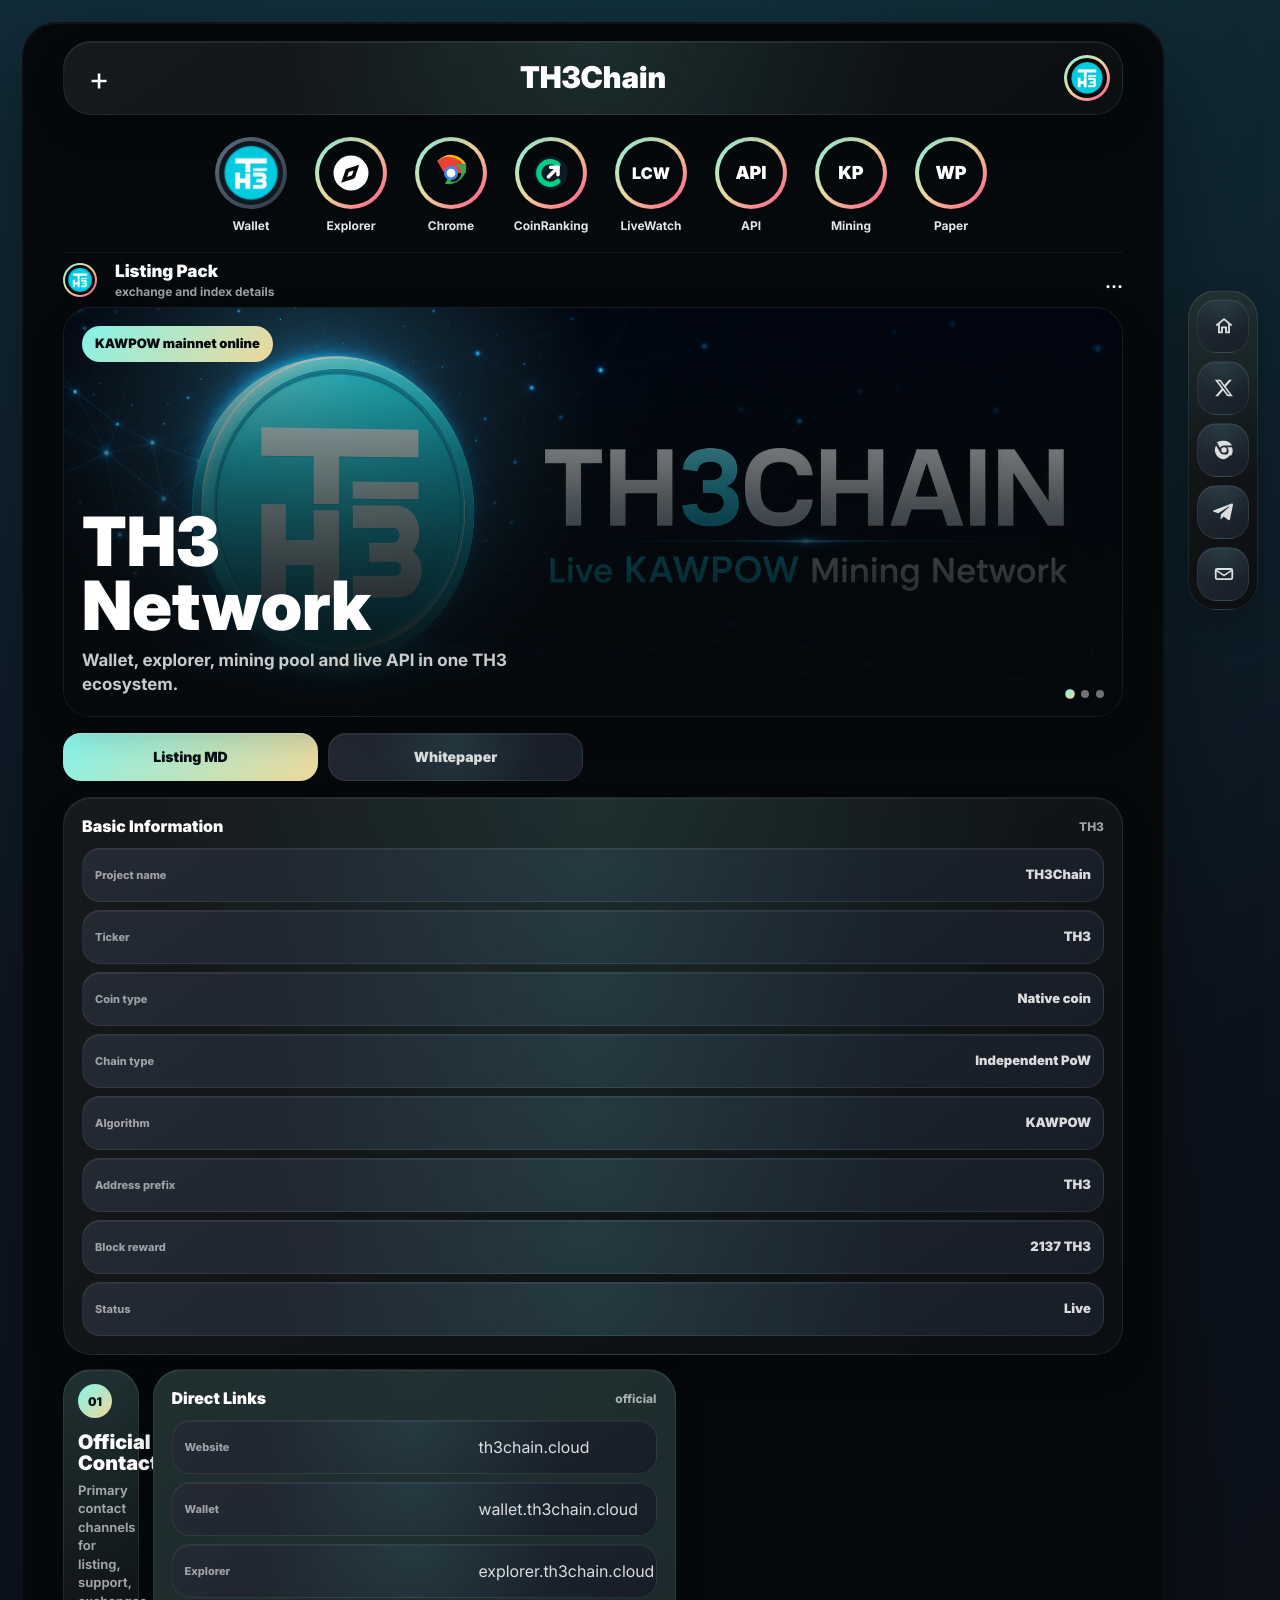
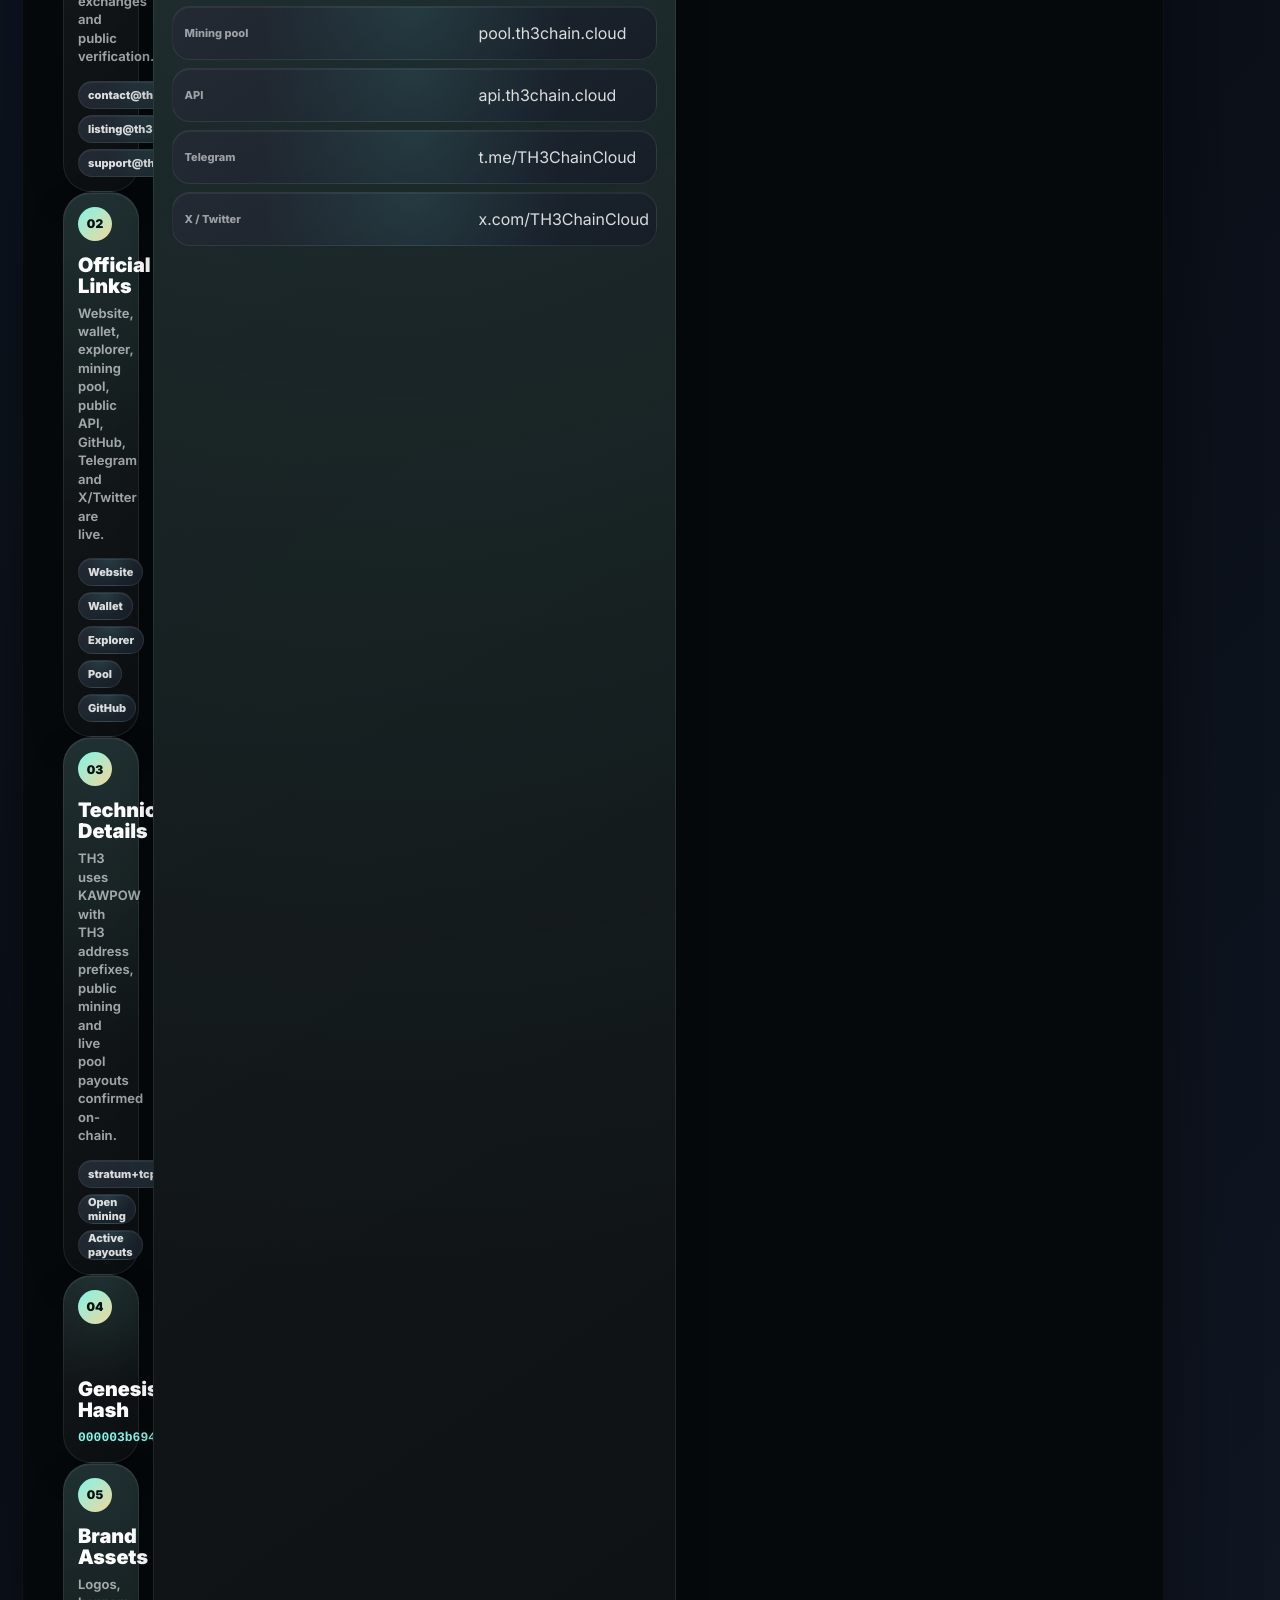
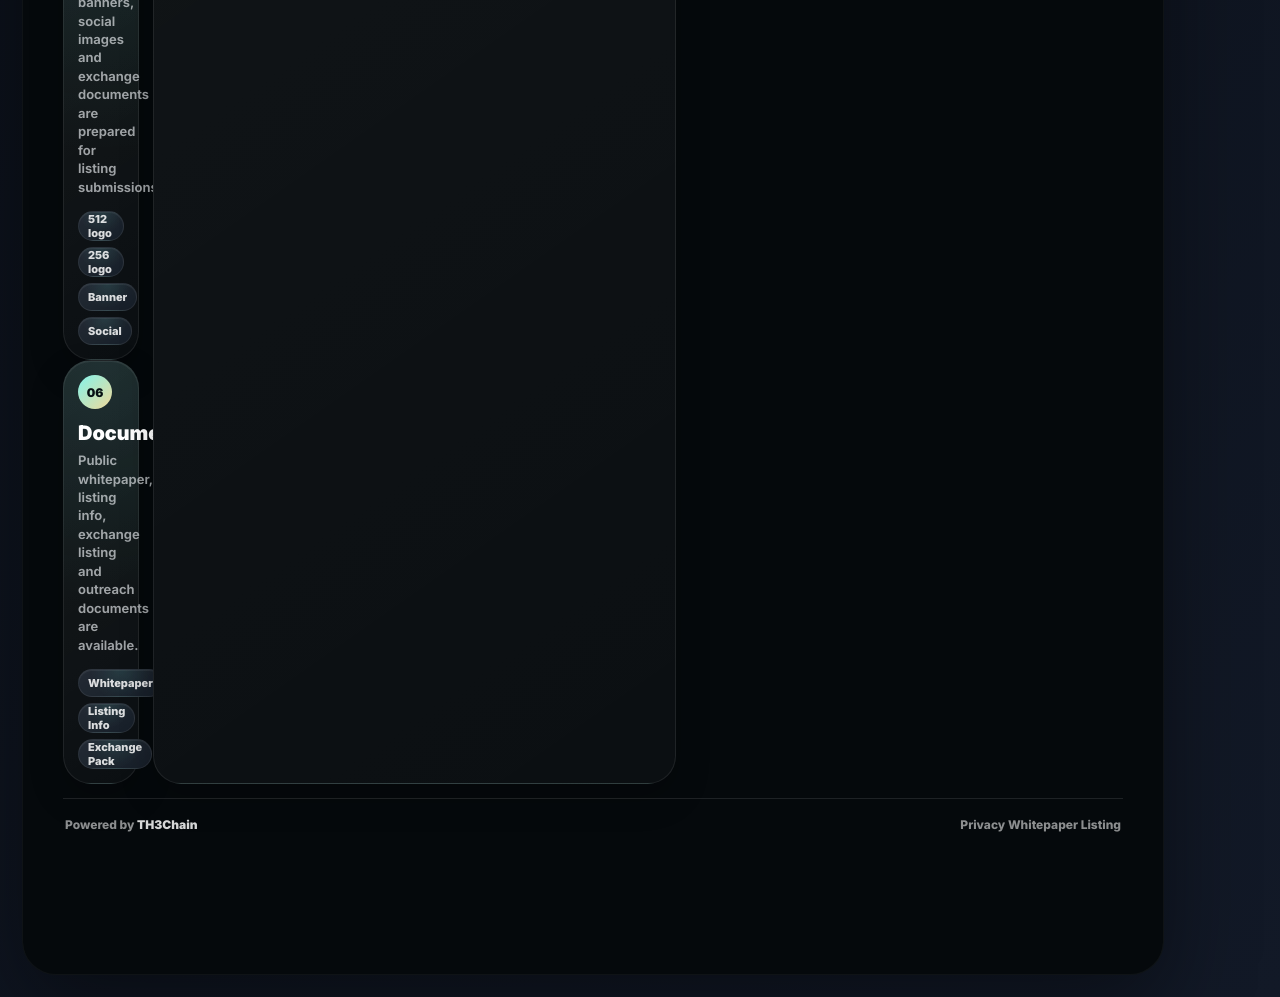
==== commit 33051b1c: "Sync" ====
--- a/listing.html
+++ b/listing.html
@@ -56,7 +56,11 @@
           <path d="M32 17.5 21.2 28.3" fill="none" stroke="#fff" stroke-width="4" stroke-linecap="round"/>
         </svg>
       </span>
-      <strong>Ranking</strong>
+      <strong>CoinRanking</strong>
+    </a>
+    <a class="story" href="https://www.livecoinwatch.com/price/TH3Chain-TH3" target="_blank" rel="noreferrer">
+      <span class="story-ring livewatch-ring">LCW</span>
+      <strong>LiveWatch</strong>
     </a>
     <a class="story" href="https://api.th3chain.cloud/" target="_blank" rel="noreferrer">
       <span class="story-ring">API</span>
@@ -80,12 +84,29 @@
     </div>
 
     <section class="hero">
-      <div class="hero-card">
-        <span class="badge">LISTING INFORMATION</span>
-        <div>
-          <h2>TH3Chain</h2>
-          <p>Public listing information, technical details, official links and brand assets for TH3, an independent KAWPOW Proof-of-Work cryptocurrency.</p>
-        </div>
+      <div class="hero-card hero-slider" aria-label="TH3 news">
+        <a class="hero-slide hero-slide-1 is-active" href="https://wallet.th3chain.cloud">
+          <span class="badge">KAWPOW mainnet online</span>
+          <div>
+            <h2>TH3<br>Network</h2>
+            <p>Wallet, explorer, mining pool and live API in one TH3 ecosystem.</p>
+          </div>
+        </a>
+        <a class="hero-slide hero-slide-2" href="https://coinranking.com/coin/jFx1j88Fo+th3chain-th3" target="_blank" rel="noreferrer">
+          <span class="badge">CoinRanking listing live</span>
+          <div>
+            <h2>TH3<br>Listed</h2>
+            <p>TH3Chain is visible on CoinRanking with public project data and live ecosystem links.</p>
+          </div>
+        </a>
+        <a class="hero-slide hero-slide-3" href="https://www.livecoinwatch.com/price/TH3Chain-TH3" target="_blank" rel="noreferrer">
+          <span class="badge">LiveCoinWatch listing live</span>
+          <div>
+            <h2>Live<br>Watch</h2>
+            <p>TH3Chain is now listed on LiveCoinWatch with supply, markets and explorer references.</p>
+          </div>
+        </a>
+        <div class="hero-dots" aria-hidden="true"><span class="is-active"></span><span></span><span></span></div>
       </div>
     </section>
 
@@ -261,5 +282,23 @@
       <span class="rail-label">Contact</span>
     </a>
   </aside>
+<script>
+function initHeroNews(){
+  const slides = Array.from(document.querySelectorAll('.hero-slide'));
+  const dots = Array.from(document.querySelectorAll('.hero-dots span'));
+  if(!slides.length) return;
+
+  let index = 0;
+  const setActive = (next) => {
+    index = next % slides.length;
+    slides.forEach((slide, i) => slide.classList.toggle('is-active', i === index));
+    dots.forEach((dot, i) => dot.classList.toggle('is-active', i === index));
+  };
+
+  setInterval(() => setActive(index + 1), 5000);
+}
+
+initHeroNews();
+</script>
 </body>
 </html>
--- a/assets/th3-shell.css
+++ b/assets/th3-shell.css
@@ -193,11 +193,13 @@
 }
 
 .story strong{
-  width:86px;
+  width:92px;
   overflow:hidden;
+  min-height:18px;
   color:rgba(245,247,251,.92);
-  font-size:13px;
-  font-weight:600;
+  font-size:12px;
+  font-weight:700;
+  line-height:18px;
   text-align:center;
   text-overflow:ellipsis;
   white-space:nowrap;
@@ -264,6 +266,7 @@
 
 .hero-card{
   min-height:322px;
+  position:relative;
   display:flex;
   flex-direction:column;
   justify-content:space-between;
@@ -274,6 +277,123 @@
   background:
     linear-gradient(180deg,rgba(5,9,12,.08),rgba(5,9,12,.86)),
     url("/brand/media/th3-banner.png") center/cover no-repeat;
+}
+
+.hero-slide{
+  position:absolute;
+  inset:0;
+  display:flex;
+  flex-direction:column;
+  justify-content:space-between;
+  padding:18px;
+  color:inherit;
+  background:
+    linear-gradient(180deg,rgba(5,9,12,.08),rgba(5,9,12,.86)),
+    url("/brand/media/th3-banner.png") center/cover no-repeat;
+  opacity:0;
+  transform:translateX(22px);
+  pointer-events:none;
+  transition:opacity .5s ease, transform .5s ease;
+}
+
+.hero-slide.is-active{
+  opacity:1;
+  transform:translateX(0);
+  pointer-events:auto;
+}
+
+.hero-slide::before{
+  content:"";
+  position:absolute;
+  inset:0;
+  z-index:0;
+  background:
+    linear-gradient(180deg,rgba(5,9,12,.06),rgba(5,9,12,.82)),
+    radial-gradient(circle at 24% 28%,rgba(132,243,234,.22),transparent 18rem);
+  pointer-events:none;
+}
+
+.hero-slide::after{
+  position:absolute;
+  right:18px;
+  bottom:60px;
+  z-index:0;
+  color:rgba(255,255,255,.12);
+  font-size:42px;
+  font-weight:900;
+  line-height:.9;
+  text-align:right;
+  pointer-events:none;
+}
+
+.hero-slide-2{
+  background:
+    radial-gradient(circle at 18% 22%,rgba(0,208,132,.34),transparent 17rem),
+    radial-gradient(circle at 82% 12%,rgba(255,255,255,.16),transparent 16rem),
+    linear-gradient(135deg,#101827 0%,#111827 48%,#08251c 100%);
+}
+
+.hero-slide-2::before{
+  background:
+    linear-gradient(180deg,rgba(5,9,12,.10),rgba(5,9,12,.84)),
+    repeating-linear-gradient(90deg,transparent 0 34px,rgba(0,208,132,.12) 34px 35px),
+    repeating-linear-gradient(0deg,transparent 0 34px,rgba(255,255,255,.07) 34px 35px);
+}
+
+.hero-slide-2::after{
+  content:"Coin\A Ranking";
+  color:rgba(0,208,132,.20);
+}
+
+.hero-slide-3{
+  background:
+    radial-gradient(circle at 20% 18%,rgba(71,209,217,.32),transparent 16rem),
+    radial-gradient(circle at 82% 78%,rgba(104,119,255,.24),transparent 16rem),
+    linear-gradient(135deg,#101827 0%,#172033 48%,#111827 100%);
+}
+
+.hero-slide-3::before{
+  background:
+    linear-gradient(180deg,rgba(5,9,12,.08),rgba(5,9,12,.84)),
+    linear-gradient(135deg,transparent 0 42%,rgba(71,209,217,.18) 42% 43%,transparent 43% 100%),
+    repeating-linear-gradient(0deg,transparent 0 28px,rgba(255,255,255,.07) 28px 29px);
+}
+
+.hero-slide-3::after{
+  content:"LiveCoin\A Watch";
+  color:rgba(71,209,217,.20);
+}
+
+.hero-slide > *{
+  position:relative;
+  z-index:1;
+}
+
+
+.hero-dots{
+  position:absolute;
+  right:18px;
+  bottom:18px;
+  z-index:2;
+  display:flex;
+  gap:7px;
+}
+
+.hero-dots span{
+  width:8px;
+  height:8px;
+  border-radius:999px;
+  background:rgba(255,255,255,.42);
+  transition:background .3s ease, transform .3s ease;
+}
+
+.hero-dots span.is-active{
+  background:linear-gradient(135deg,var(--aqua),var(--gold));
+  transform:scale(1.2);
+}
+
+.livewatch-ring{
+  font-size:16px;
 }
 
 .badge{
@@ -340,11 +460,6 @@
   padding:0 16px 16px;
 }
 
-.feature-grid{
-  display:grid;
-  gap:10px;
-}
-
 .card,
 .feature-card{
   border:1px solid var(--line);
@@ -438,7 +553,7 @@
   min-height:188px;
   display:flex;
   flex-direction:column;
-  justify-content:flex-start;
+  justify-content:space-between;
   gap:14px;
   padding:14px;
 }
@@ -466,15 +581,6 @@
 .feature-card p{
   margin:8px 0 0;
   color:rgba(248,251,255,.62);
-  font-size:13px;
-  font-weight:650;
-  line-height:1.42;
-}
-
-.feature-card ul{
-  margin:8px 0 0;
-  padding-left:18px;
-  color:rgba(248,251,255,.78);
   font-size:13px;
   font-weight:650;
   line-height:1.42;
@@ -502,7 +608,7 @@
 .row{
   min-height:54px;
   display:grid;
-  grid-template-columns:minmax(88px,.8fr) minmax(0,1.2fr);
+  grid-template-columns:minmax(0,1fr) minmax(0,165px);
   align-items:center;
   gap:10px;
   padding:10px 12px;
@@ -512,22 +618,8 @@
 
 .row strong{
   margin-top:0;
-  min-width:0;
-  overflow-wrap:anywhere;
   color:rgba(255,255,255,.84);
-  font-size:12px;
-  line-height:1.25;
-  text-align:right;
-  white-space:normal;
-}
-
-.row a{
-  min-width:0;
-  overflow-wrap:anywhere;
-  color:rgba(255,255,255,.84);
-  font-size:12px;
-  font-weight:850;
-  line-height:1.25;
+  font-size:13px;
   text-align:right;
 }
 
@@ -671,12 +763,12 @@
 
   .stories{
     width:min(1060px,calc(100% - 40px));
-    height:112px;
-    min-height:112px;
+    height:124px;
+    min-height:124px;
     margin:14px auto 0;
     justify-content:center;
-    gap:26px;
-    padding:8px 0 10px;
+    gap:24px;
+    padding:8px 0 18px;
     overflow:visible;
   }
 
@@ -726,24 +818,9 @@
     padding:0 0 28px;
   }
 
-  .feature-grid{
-    grid-column:1 / -1;
-    grid-template-columns:repeat(12,minmax(0,1fr));
-    gap:14px;
-  }
-
   .stack > .card,
-  .stack > .feature-card,
-  .feature-grid > .feature-card{
+  .stack > .feature-card{
     grid-column:span 6;
-  }
-
-  .stack > .card:not(.third):not(.two-third):not(.half){
-    grid-column:1 / -1;
-  }
-
-  .feature-grid > .feature-card.wide{
-    grid-column:1 / -1;
   }
 
   .card{
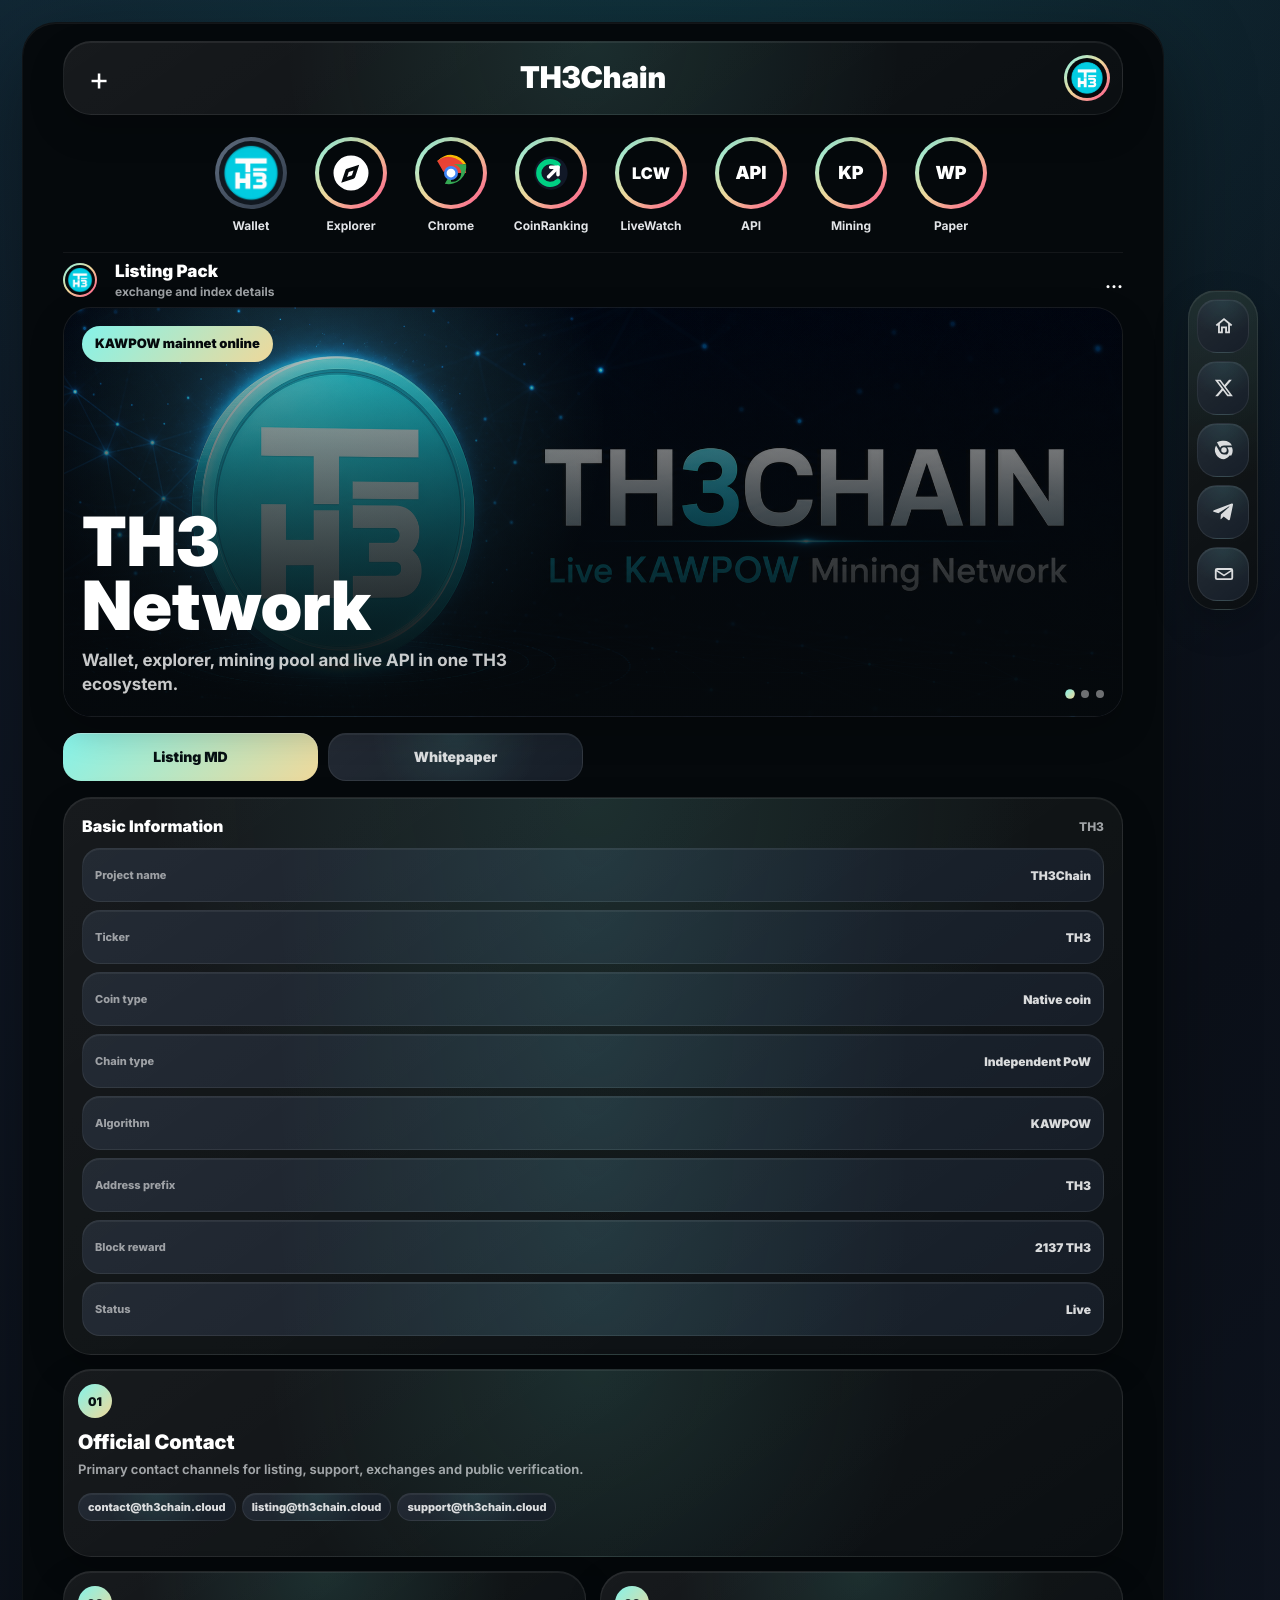
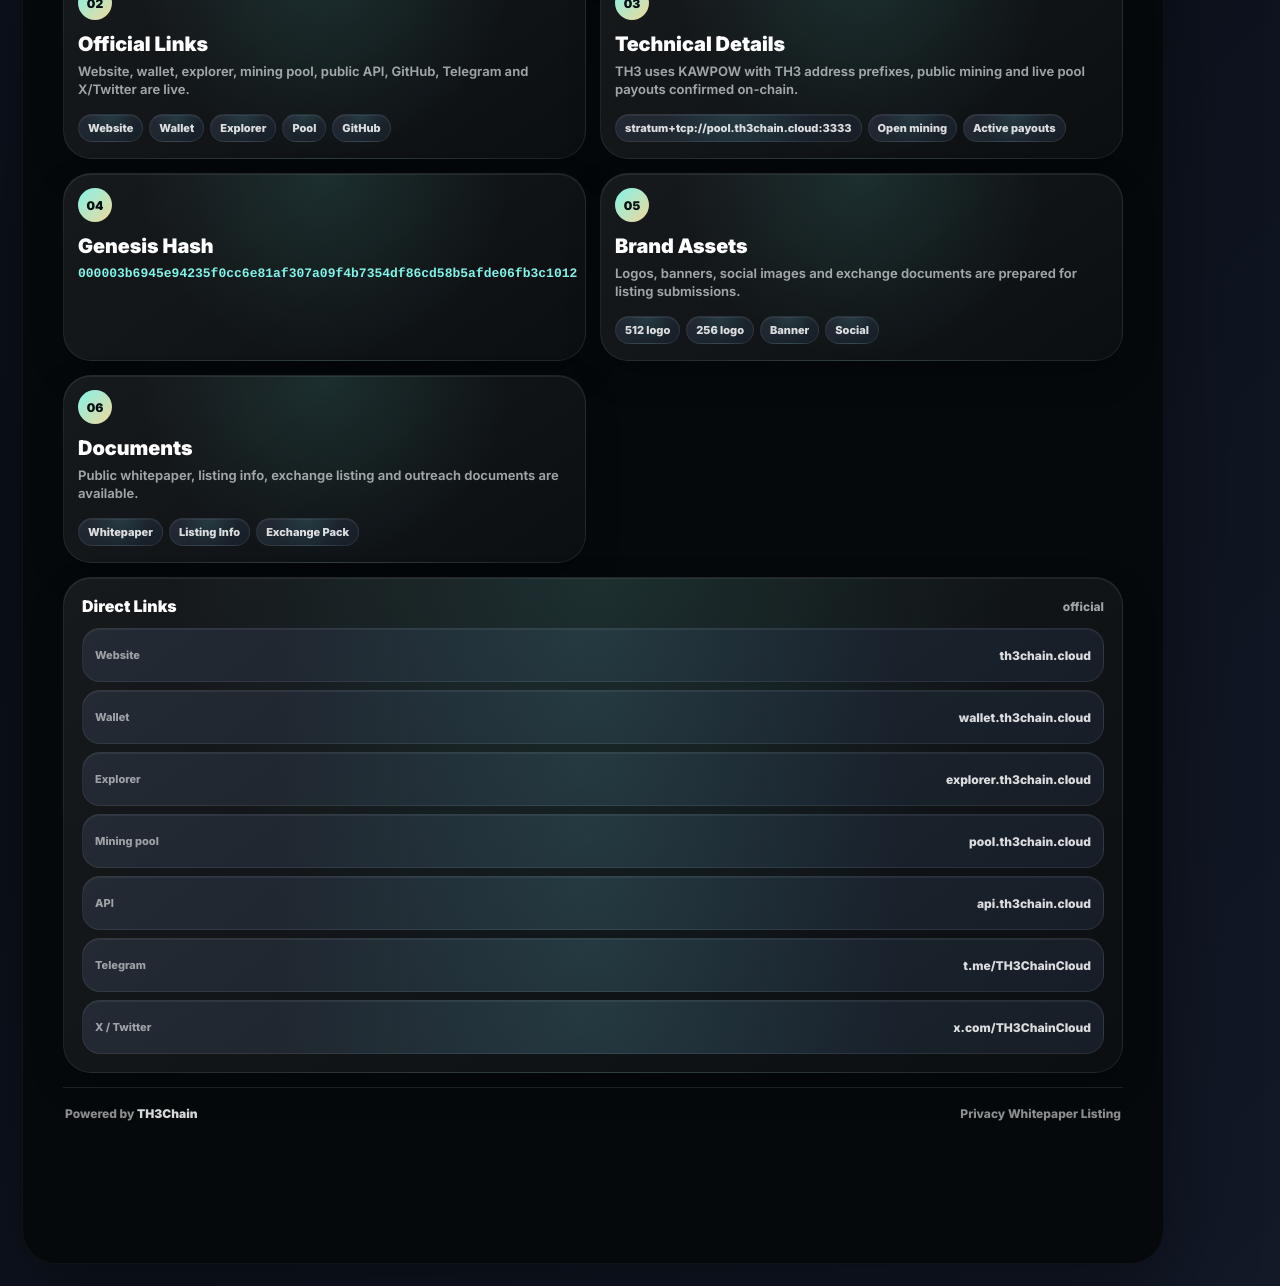
==== commit 2459d2d2: "Fix" ====
--- a/listing.html
+++ b/listing.html
@@ -7,7 +7,7 @@
 <title>TH3Chain Listing Information</title>
 <link rel="icon" type="image/png" href="/favicon.png">
 <link rel="apple-touch-icon" href="/apple-touch-icon.png">
-<link rel="stylesheet" href="/assets/th3-shell.css">
+<link rel="stylesheet" href="/assets/th3-shell.css?v=20260620-gridfix">
 <meta property="og:title" content="TH3Chain Listing Information">
 <meta property="og:image" content="https://th3chain.cloud/assets/th3-logo.png">
 <meta name="twitter:card" content="summary_large_image">
--- a/assets/th3-shell.css
+++ b/assets/th3-shell.css
@@ -460,6 +460,11 @@
   padding:0 16px 16px;
 }
 
+.feature-grid{
+  display:grid;
+  gap:10px;
+}
+
 .card,
 .feature-card{
   border:1px solid var(--line);
@@ -553,7 +558,7 @@
   min-height:188px;
   display:flex;
   flex-direction:column;
-  justify-content:space-between;
+  justify-content:flex-start;
   gap:14px;
   padding:14px;
 }
@@ -581,6 +586,15 @@
 .feature-card p{
   margin:8px 0 0;
   color:rgba(248,251,255,.62);
+  font-size:13px;
+  font-weight:650;
+  line-height:1.42;
+}
+
+.feature-card ul{
+  margin:8px 0 0;
+  padding-left:18px;
+  color:rgba(248,251,255,.78);
   font-size:13px;
   font-weight:650;
   line-height:1.42;
@@ -608,7 +622,7 @@
 .row{
   min-height:54px;
   display:grid;
-  grid-template-columns:minmax(0,1fr) minmax(0,165px);
+  grid-template-columns:minmax(88px,.8fr) minmax(0,1.2fr);
   align-items:center;
   gap:10px;
   padding:10px 12px;
@@ -618,8 +632,22 @@
 
 .row strong{
   margin-top:0;
+  min-width:0;
+  overflow-wrap:anywhere;
   color:rgba(255,255,255,.84);
-  font-size:13px;
+  font-size:12px;
+  line-height:1.25;
+  text-align:right;
+  white-space:normal;
+}
+
+.row a{
+  min-width:0;
+  overflow-wrap:anywhere;
+  color:rgba(255,255,255,.84);
+  font-size:12px;
+  font-weight:850;
+  line-height:1.25;
   text-align:right;
 }
 
@@ -818,9 +846,24 @@
     padding:0 0 28px;
   }
 
+  .feature-grid{
+    grid-column:1 / -1;
+    grid-template-columns:repeat(12,minmax(0,1fr));
+    gap:14px;
+  }
+
   .stack > .card,
-  .stack > .feature-card{
+  .stack > .feature-card,
+  .feature-grid > .feature-card{
     grid-column:span 6;
+  }
+
+  .stack > .card:not(.third):not(.two-third):not(.half){
+    grid-column:1 / -1;
+  }
+
+  .feature-grid > .feature-card.wide{
+    grid-column:1 / -1;
   }
 
   .card{
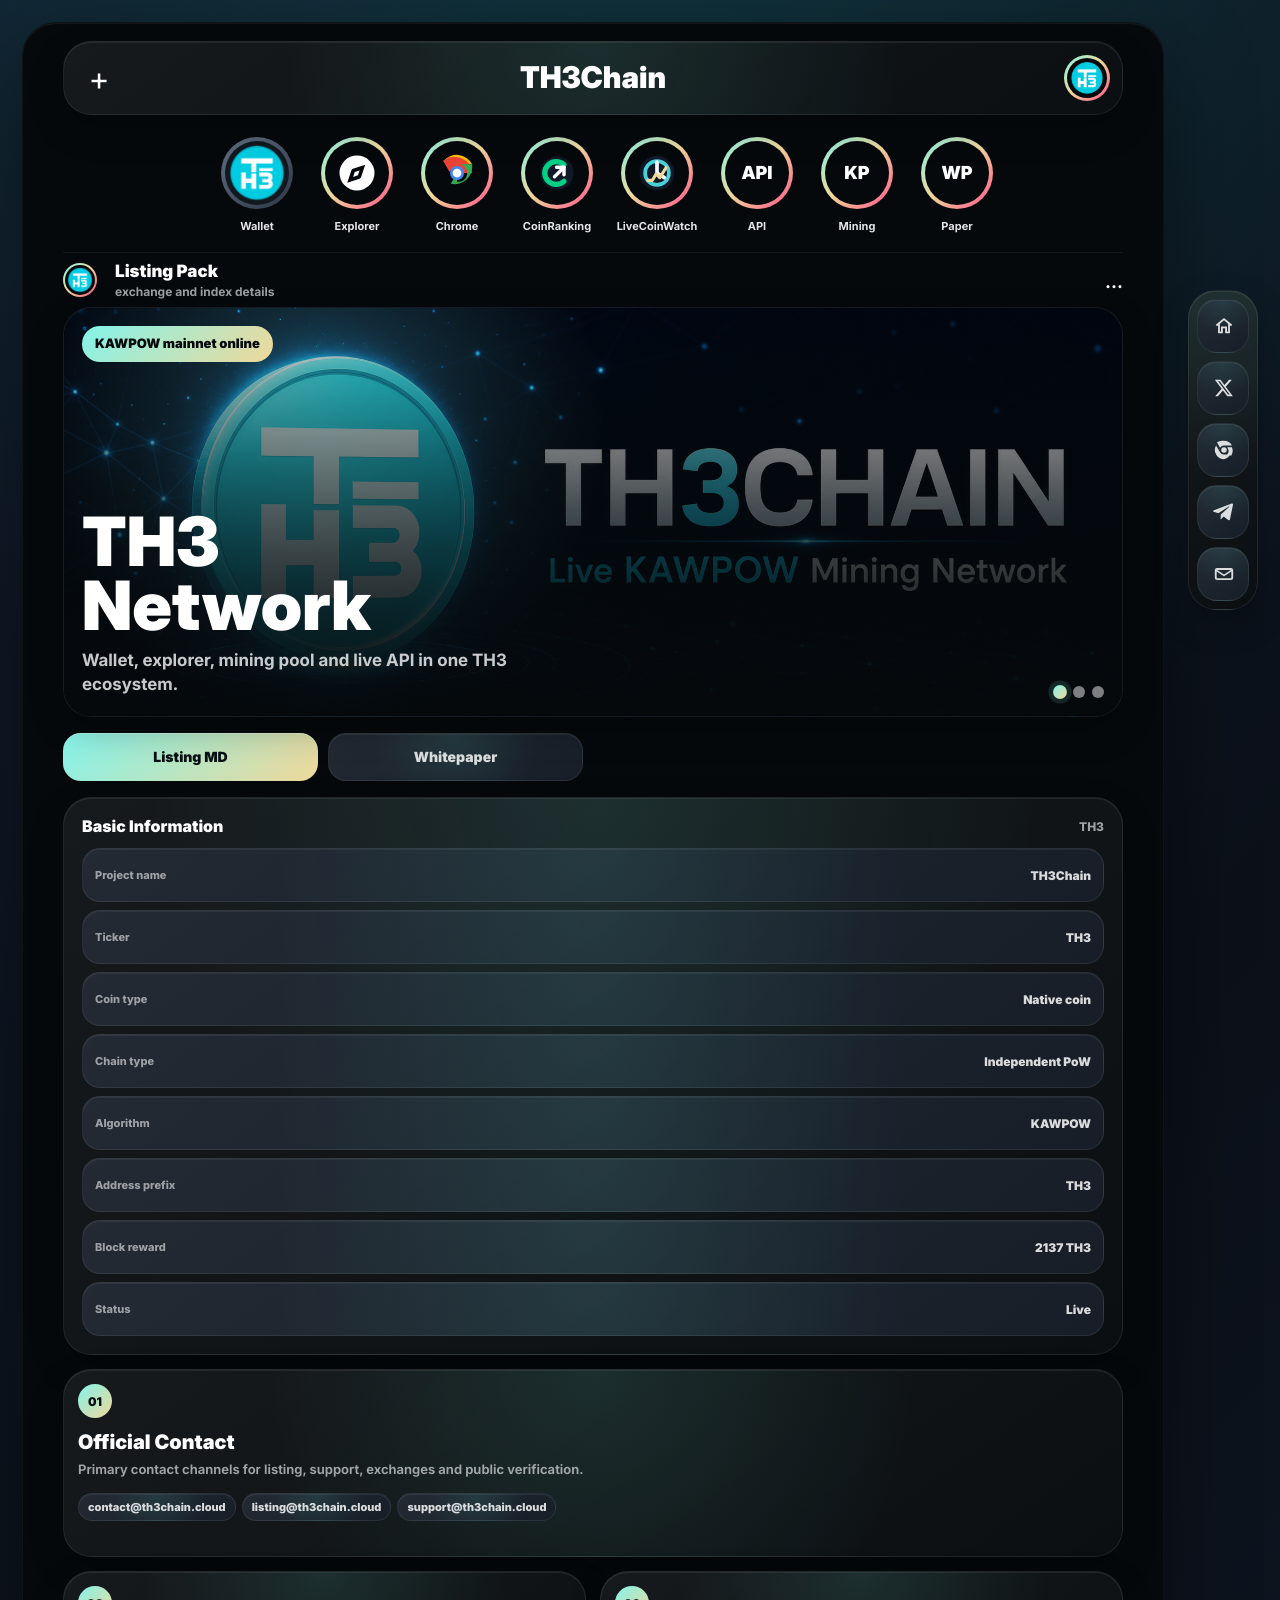
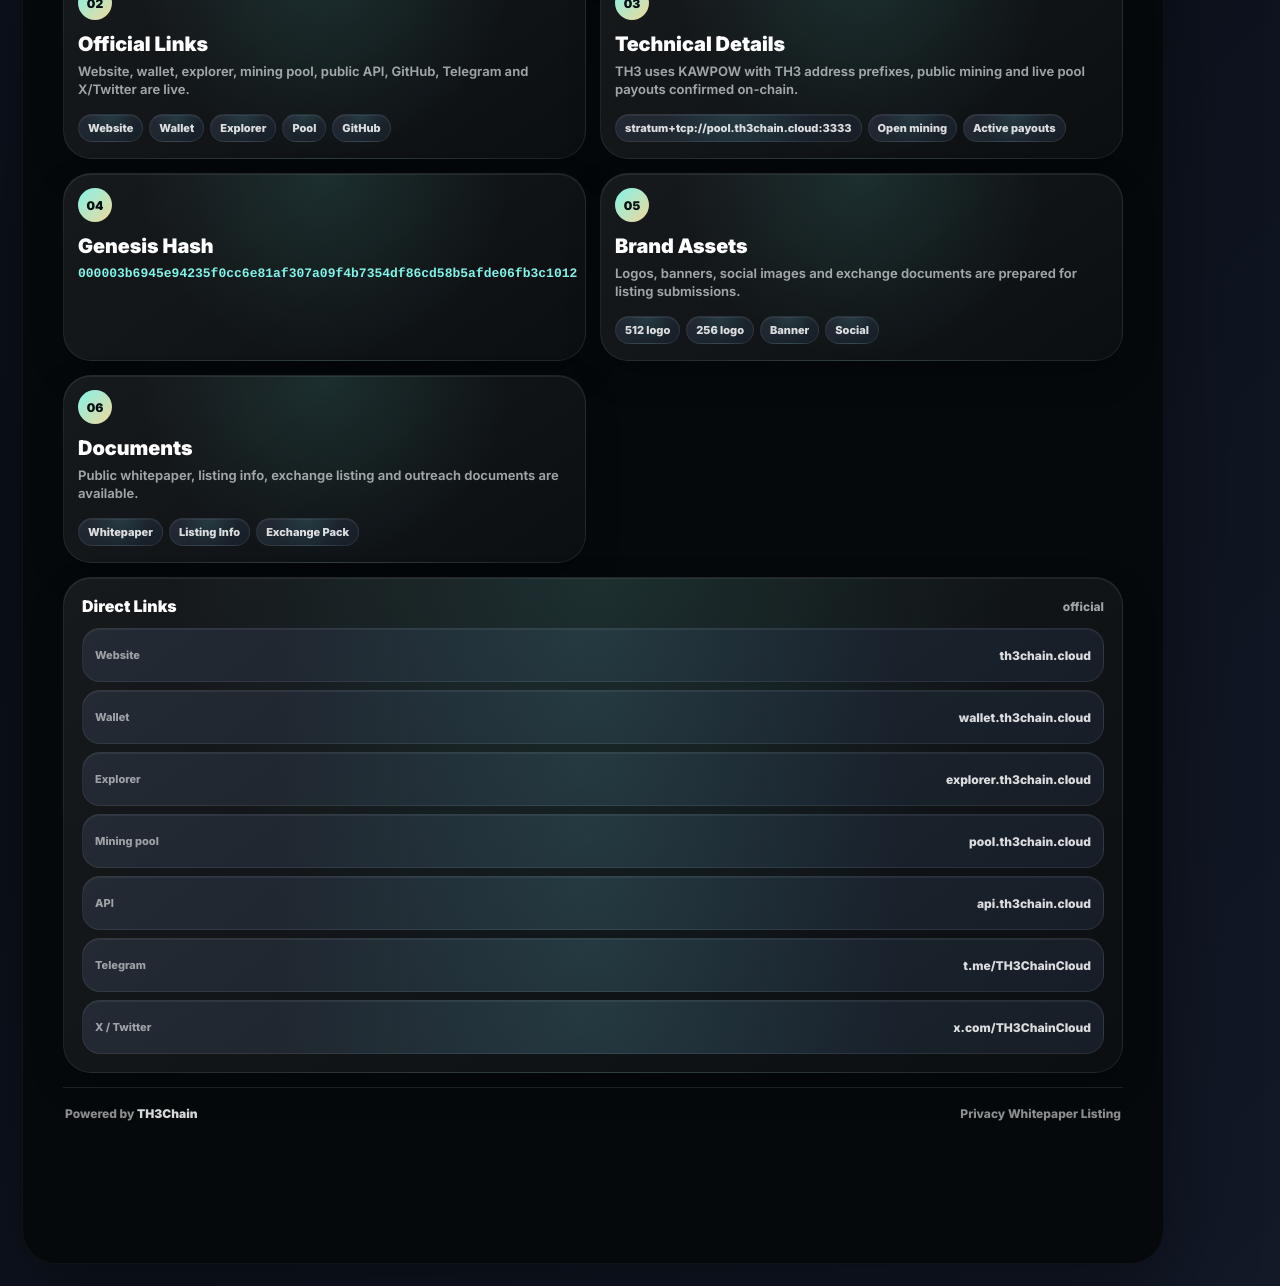
==== commit b194f686: "Improve" ====
--- a/listing.html
+++ b/listing.html
@@ -59,8 +59,15 @@
       <strong>CoinRanking</strong>
     </a>
     <a class="story" href="https://www.livecoinwatch.com/price/TH3Chain-TH3" target="_blank" rel="noreferrer">
-      <span class="story-ring livewatch-ring">LCW</span>
-      <strong>LiveWatch</strong>
+      <span class="story-ring livecoinwatch-ring" aria-hidden="true">
+        <svg viewBox="0 0 48 48" focusable="false">
+          <circle cx="24" cy="24" r="19" fill="#111827"/>
+          <circle cx="24" cy="24" r="13" fill="none" stroke="#47d1d9" stroke-width="4"/>
+          <path d="M24 12v12l8 5" fill="none" stroke="#f8fbff" stroke-width="4" stroke-linecap="round" stroke-linejoin="round"/>
+          <path d="M14 32h5l4-7 4 4 7-11" fill="none" stroke="#efd89a" stroke-width="3.4" stroke-linecap="round" stroke-linejoin="round"/>
+        </svg>
+      </span>
+      <strong>LiveCoinWatch</strong>
     </a>
     <a class="story" href="https://api.th3chain.cloud/" target="_blank" rel="noreferrer">
       <span class="story-ring">API</span>
@@ -106,7 +113,7 @@
             <p>TH3Chain is now listed on LiveCoinWatch with supply, markets and explorer references.</p>
           </div>
         </a>
-        <div class="hero-dots" aria-hidden="true"><span class="is-active"></span><span></span><span></span></div>
+        <div class="hero-dots" aria-label="News slides"><button class="is-active" type="button" aria-label="Network news"></button><button type="button" aria-label="CoinRanking news"></button><button type="button" aria-label="LiveCoinWatch news"></button></div>
       </div>
     </section>
 
@@ -284,18 +291,33 @@
   </aside>
 <script>
 function initHeroNews(){
-  const slides = Array.from(document.querySelectorAll('.hero-slide'));
-  const dots = Array.from(document.querySelectorAll('.hero-dots span'));
-  if(!slides.length) return;
-
-  let index = 0;
-  const setActive = (next) => {
-    index = next % slides.length;
-    slides.forEach((slide, i) => slide.classList.toggle('is-active', i === index));
-    dots.forEach((dot, i) => dot.classList.toggle('is-active', i === index));
-  };
-
-  setInterval(() => setActive(index + 1), 5000);
+  const sliders = document.querySelectorAll('.hero-slider');
+  sliders.forEach((slider) => {
+    const slides = Array.from(slider.querySelectorAll('.hero-slide'));
+    const dots = Array.from(slider.querySelectorAll('.hero-dots button'));
+    if(!slides.length || !dots.length) return;
+
+    let index = Math.max(0, slides.findIndex((slide) => slide.classList.contains('is-active')));
+    let timer;
+    const setActive = (next) => {
+      index = (next + slides.length) % slides.length;
+      slides.forEach((slide, i) => slide.classList.toggle('is-active', i === index));
+      dots.forEach((dot, i) => dot.classList.toggle('is-active', i === index));
+    };
+    const start = () => {
+      clearInterval(timer);
+      timer = setInterval(() => setActive(index + 1), 5000);
+    };
+
+    dots.forEach((dot, i) => dot.addEventListener('click', (event) => {
+      event.preventDefault();
+      event.stopPropagation();
+      setActive(i);
+      start();
+    }));
+    setActive(index);
+    start();
+  });
 }
 
 initHeroNews();
--- a/assets/th3-shell.css
+++ b/assets/th3-shell.css
@@ -193,11 +193,11 @@
 }
 
 .story strong{
-  width:92px;
+  width:104px;
   overflow:hidden;
   min-height:18px;
   color:rgba(245,247,251,.92);
-  font-size:12px;
+  font-size:11px;
   font-weight:700;
   line-height:18px;
   text-align:center;
@@ -374,26 +374,32 @@
   position:absolute;
   right:18px;
   bottom:18px;
-  z-index:2;
+  z-index:10;
   display:flex;
   gap:7px;
-}
-
-.hero-dots span{
-  width:8px;
-  height:8px;
+  pointer-events:auto;
+}
+
+.hero-dots button{
+  width:12px;
+  height:12px;
+  border:0;
+  padding:0;
   border-radius:999px;
-  background:rgba(255,255,255,.42);
-  transition:background .3s ease, transform .3s ease;
-}
-
-.hero-dots span.is-active{
+  background:rgba(255,255,255,.48);
+  cursor:pointer;
+  transition:background .3s ease, transform .3s ease, box-shadow .3s ease;
+}
+
+.hero-dots button.is-active{
   background:linear-gradient(135deg,var(--aqua),var(--gold));
-  transform:scale(1.2);
-}
-
-.livewatch-ring{
-  font-size:16px;
+  box-shadow:0 0 0 4px rgba(132,243,234,.12);
+  transform:scale(1.16);
+}
+
+.livecoinwatch-ring svg{
+  width:44px;
+  height:44px;
 }
 
 .badge{
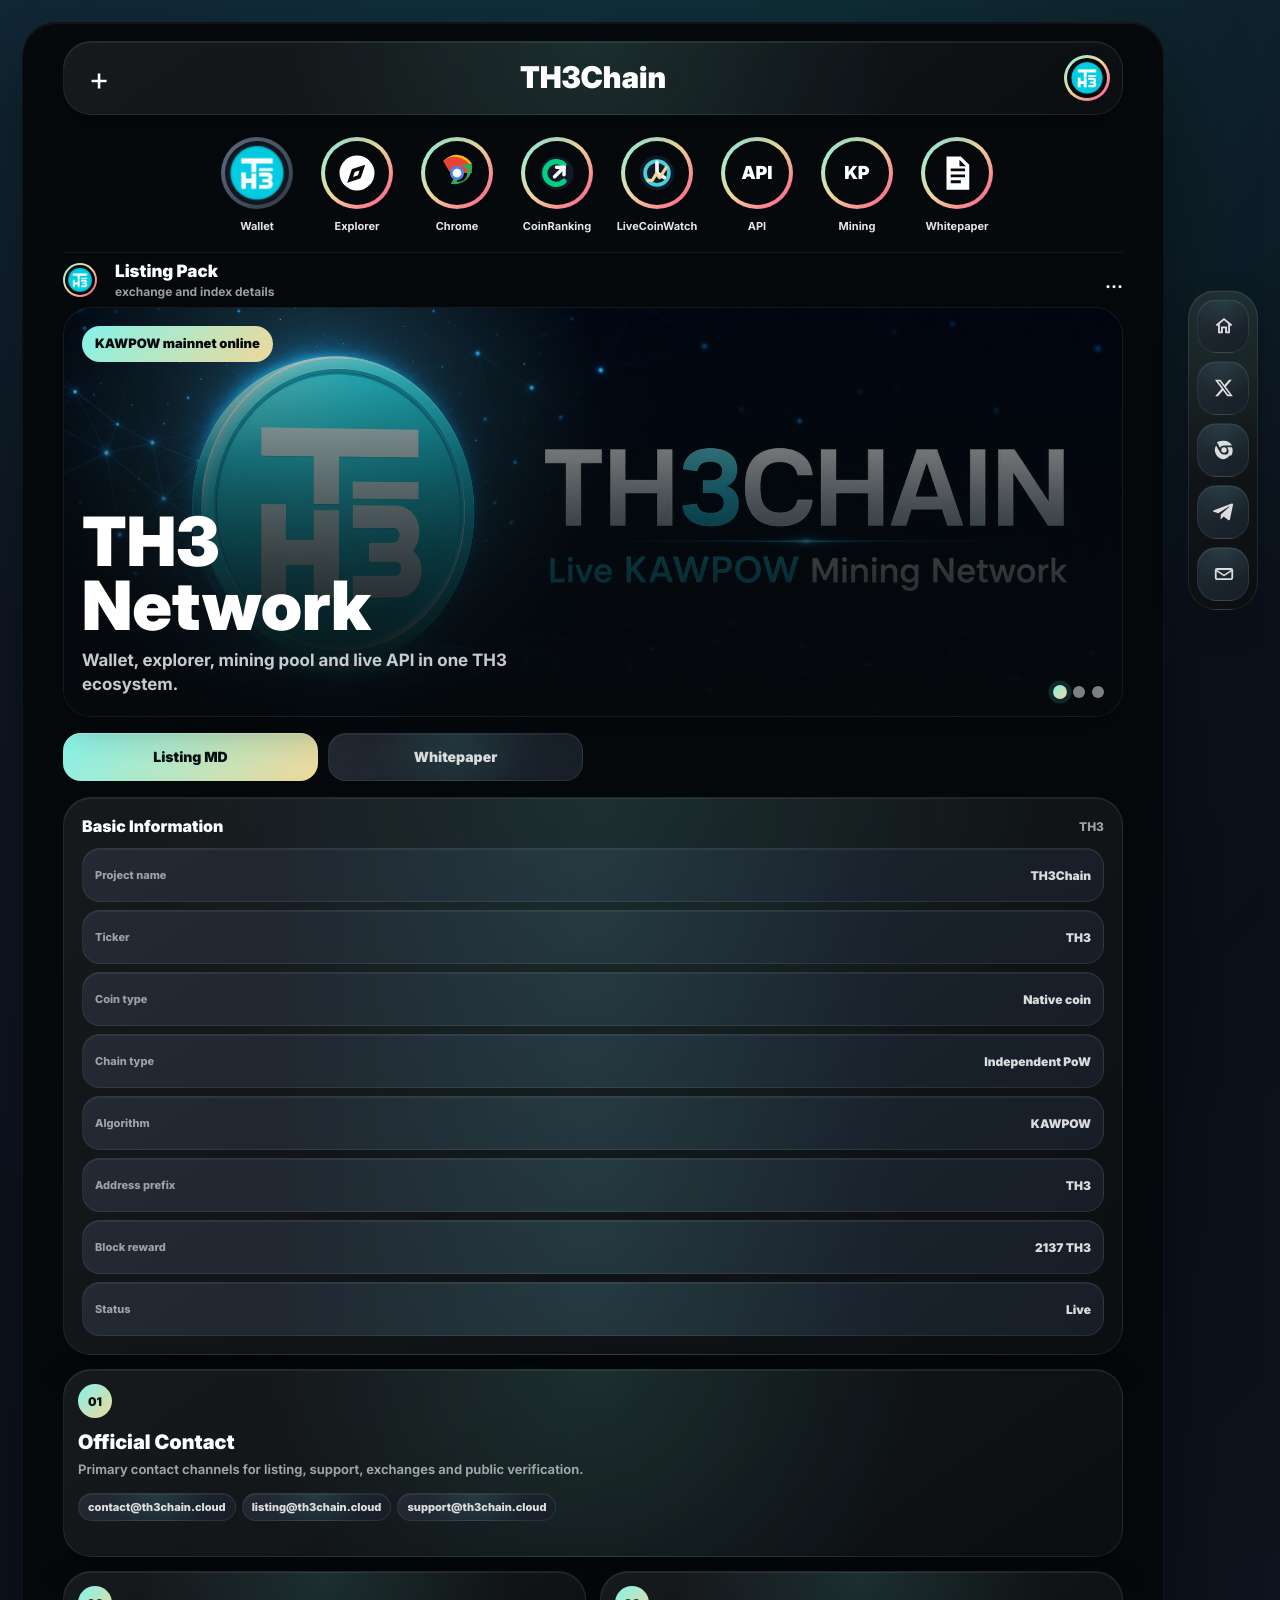
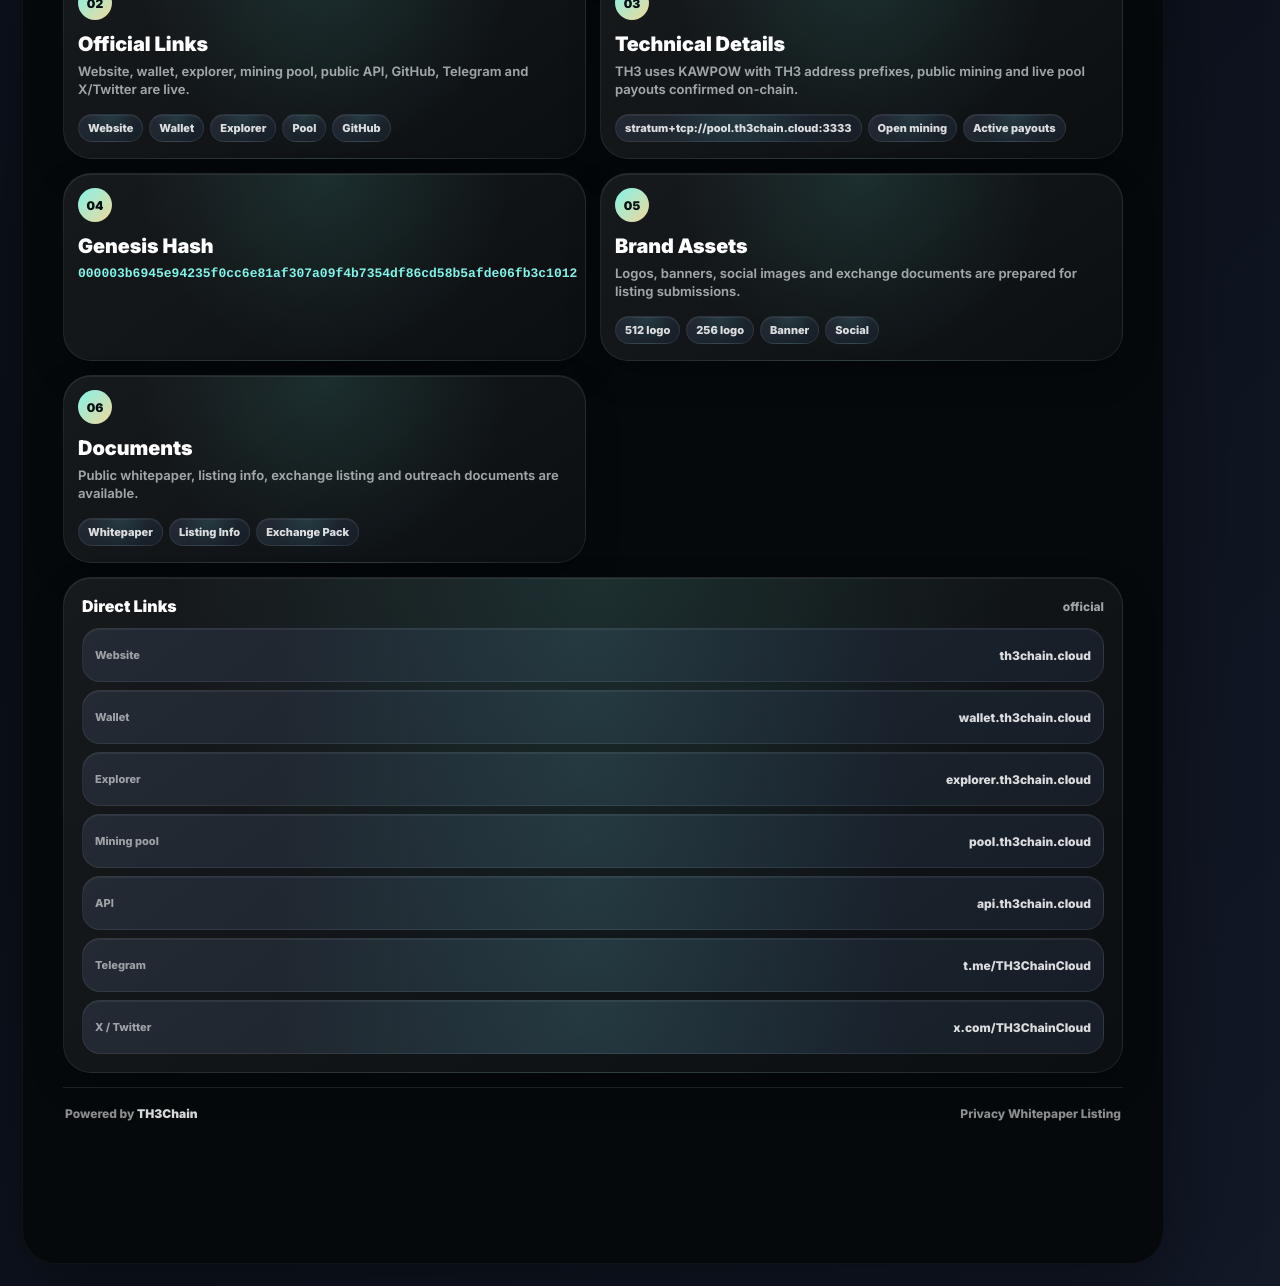
==== commit ca86f921: "Rename" ====
--- a/listing.html
+++ b/listing.html
@@ -7,7 +7,7 @@
 <title>TH3Chain Listing Information</title>
 <link rel="icon" type="image/png" href="/favicon.png">
 <link rel="apple-touch-icon" href="/apple-touch-icon.png">
-<link rel="stylesheet" href="/assets/th3-shell.css?v=20260620-gridfix">
+<link rel="stylesheet" href="/assets/th3-shell.css?v=20260621-scrollhide">
 <meta property="og:title" content="TH3Chain Listing Information">
 <meta property="og:image" content="https://th3chain.cloud/assets/th3-logo.png">
 <meta name="twitter:card" content="summary_large_image">
@@ -78,8 +78,12 @@
       <strong>Mining</strong>
     </a>
     <a class="story" href="/whitepaper.html">
-      <span class="story-ring">WP</span>
-      <strong>Paper</strong>
+      <span class="story-ring paper-ring" aria-hidden="true">
+        <svg viewBox="0 0 24 24" focusable="false">
+          <path fill="currentColor" d="M6 2.5h8.2L19 7.3V21.5H6V2.5Zm7.4 1.9v3.7h3.7L13.4 4.4ZM8.4 11h8.2V9.4H8.4V11Zm0 3.4h8.2v-1.6H8.4v1.6Zm0 3.4h5.8v-1.6H8.4v1.6Z"/>
+        </svg>
+      </span>
+      <strong>Whitepaper</strong>
     </a>
   </nav>
 
--- a/assets/th3-shell.css
+++ b/assets/th3-shell.css
@@ -1102,3 +1102,17 @@
     color:#071013;
   }
 }
+
+/* TH3 invisible native scrollbars */
+html,
+body,
+*{
+  scrollbar-width:none;
+  -ms-overflow-style:none;
+}
+
+*::-webkit-scrollbar{
+  width:0;
+  height:0;
+  display:none;
+}
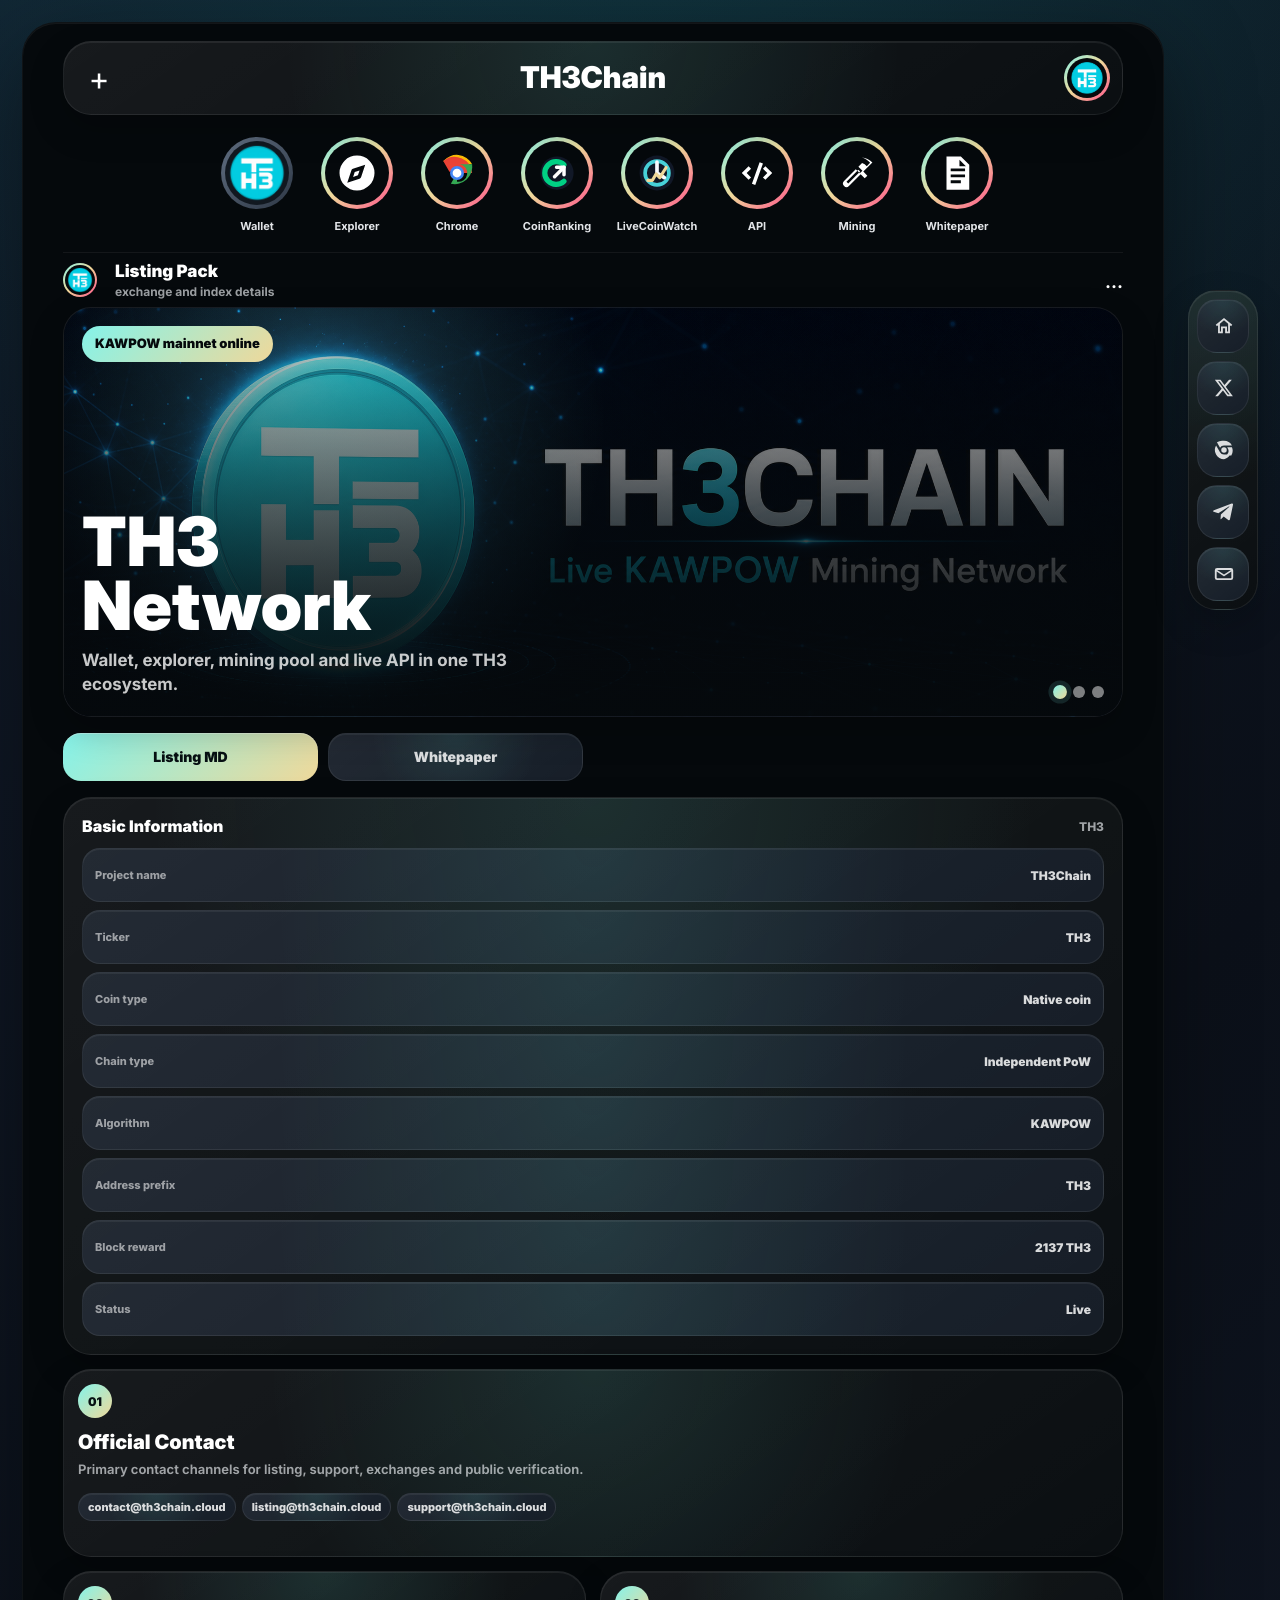
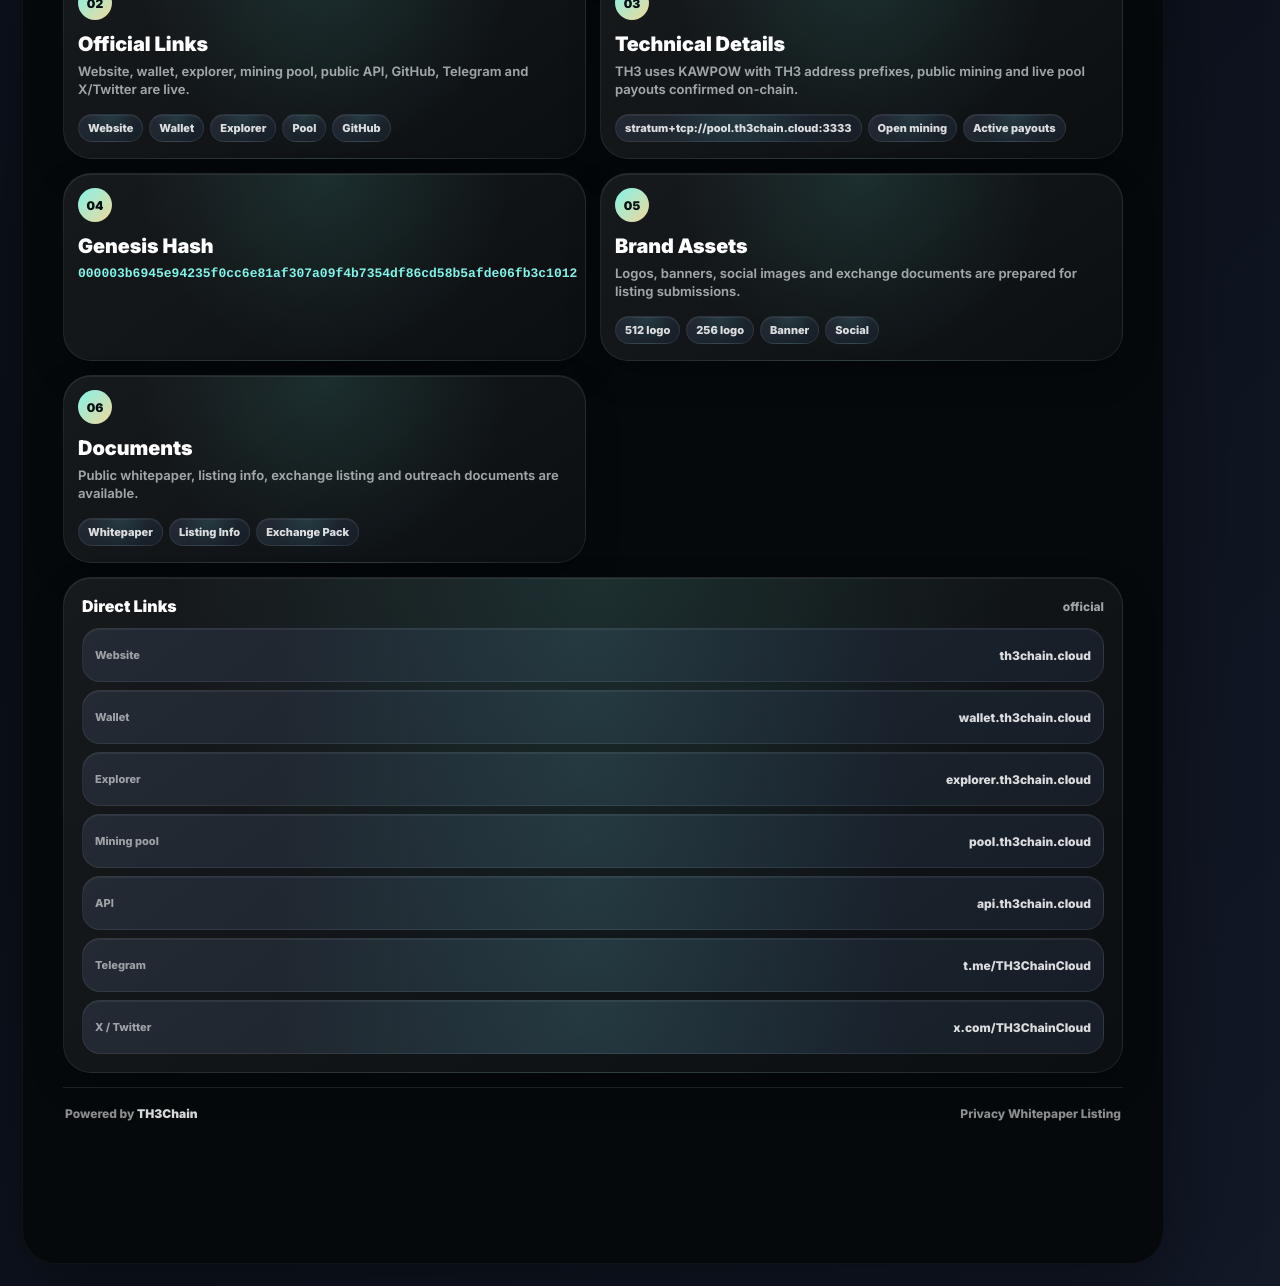
==== commit 3dd129fe: "Add" ====
--- a/listing.html
+++ b/listing.html
@@ -70,11 +70,19 @@
       <strong>LiveCoinWatch</strong>
     </a>
     <a class="story" href="https://api.th3chain.cloud/" target="_blank" rel="noreferrer">
-      <span class="story-ring">API</span>
+      <span class="story-ring api-ring" aria-hidden="true">
+        <svg viewBox="0 0 24 24" focusable="false">
+          <path fill="currentColor" d="M7.2 8.1 3.3 12l3.9 3.9 1.4-1.4L6.1 12l2.5-2.5-1.4-1.4Zm9.6 0-1.4 1.4 2.5 2.5-2.5 2.5 1.4 1.4 3.9-3.9-3.9-3.9ZM13.5 5.8 9.1 18.2l1.9.7 4.4-12.4-1.9-.7Z"/>
+        </svg>
+      </span>
       <strong>API</strong>
     </a>
     <a class="story" href="https://pool.th3chain.cloud">
-      <span class="story-ring">KP</span>
+      <span class="story-ring mining-ring" aria-hidden="true">
+        <svg viewBox="0 0 24 24" focusable="false">
+          <path fill="currentColor" d="M14.7 3.2c1.9.5 3.5 1.5 4.8 3l-1.9 1.9c-.7-.8-1.6-1.4-2.7-1.8l-2.1 2.1 2.3 2.3-1.5 1.5-2.3-2.3-6.7 6.7a2 2 0 0 0 0 2.8 2 2 0 0 0 2.8 0l6.7-6.7 2.3 2.3 1.5-1.5-2.3-2.3 5.2-5.2A11.2 11.2 0 0 0 14.7 3.2ZM7 18l-1-1 6.8-6.8 1 1L7 18Z"/>
+        </svg>
+      </span>
       <strong>Mining</strong>
     </a>
     <a class="story" href="/whitepaper.html">
